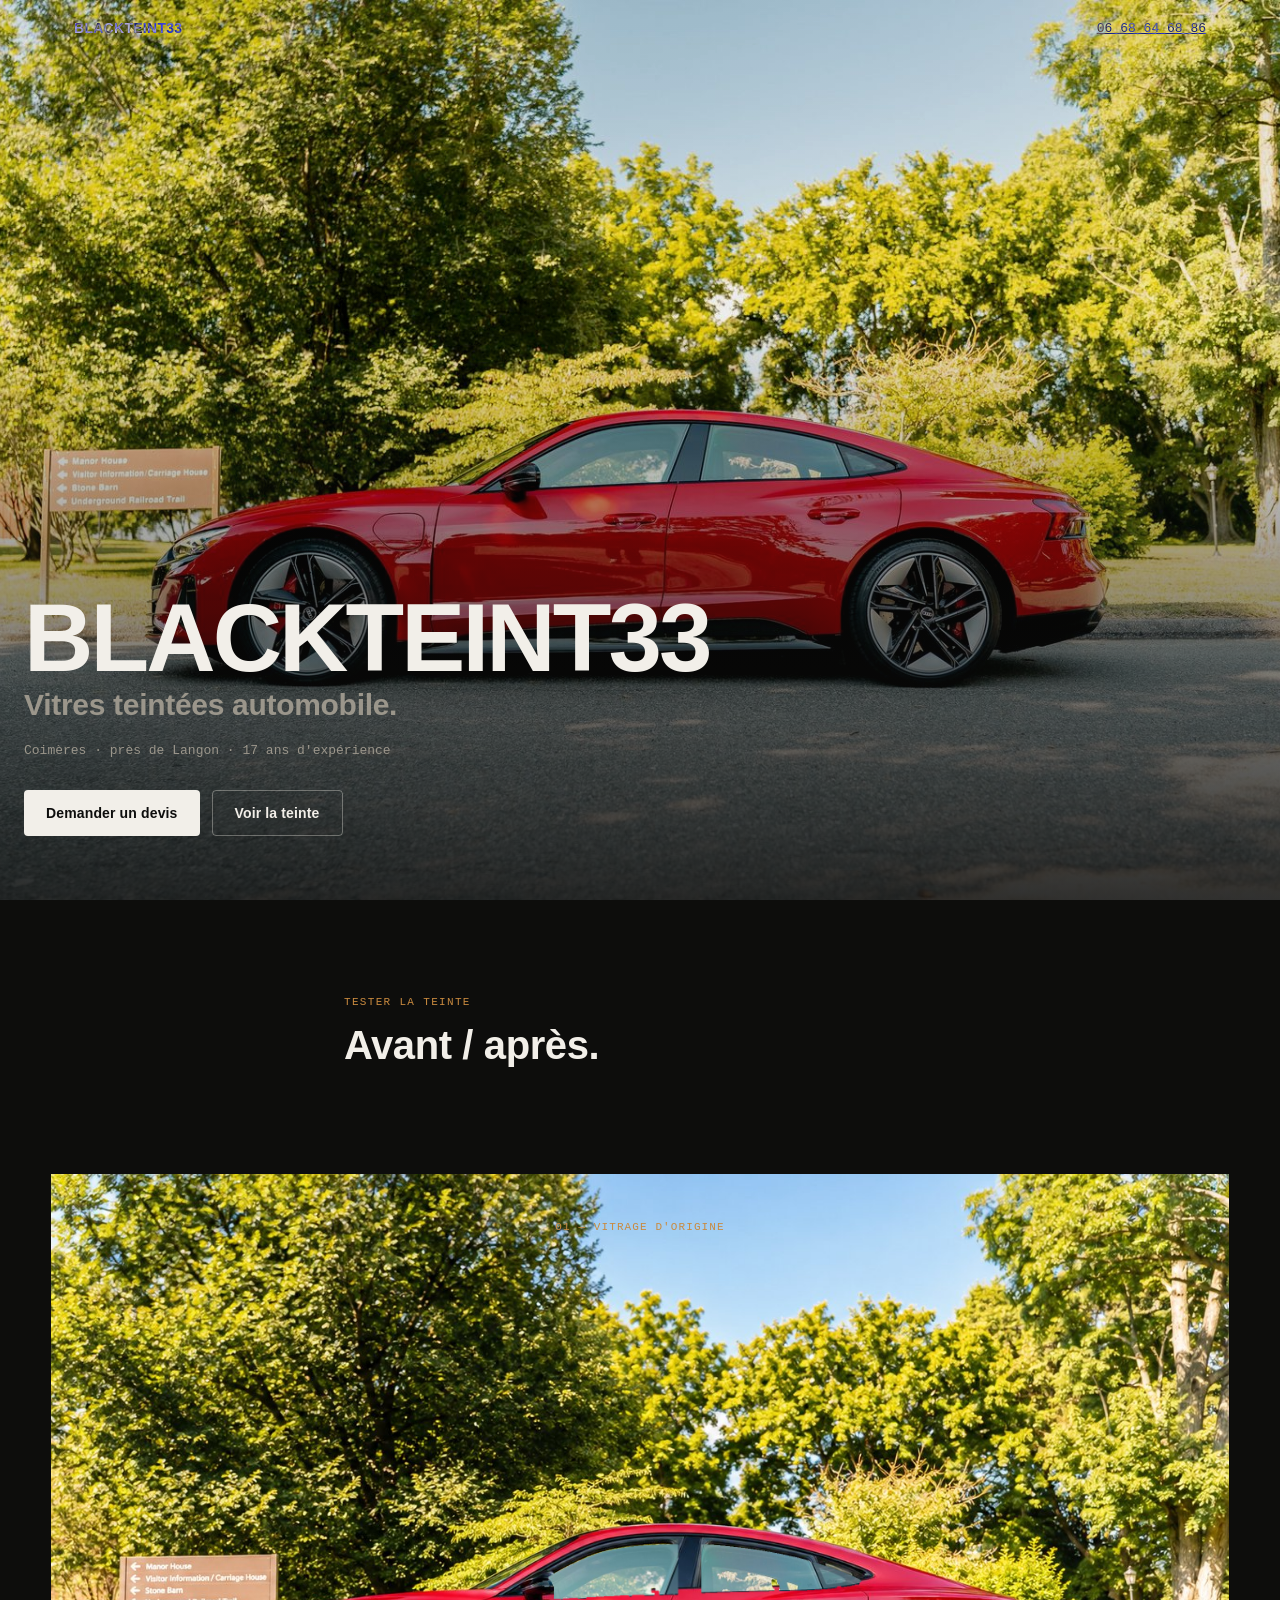
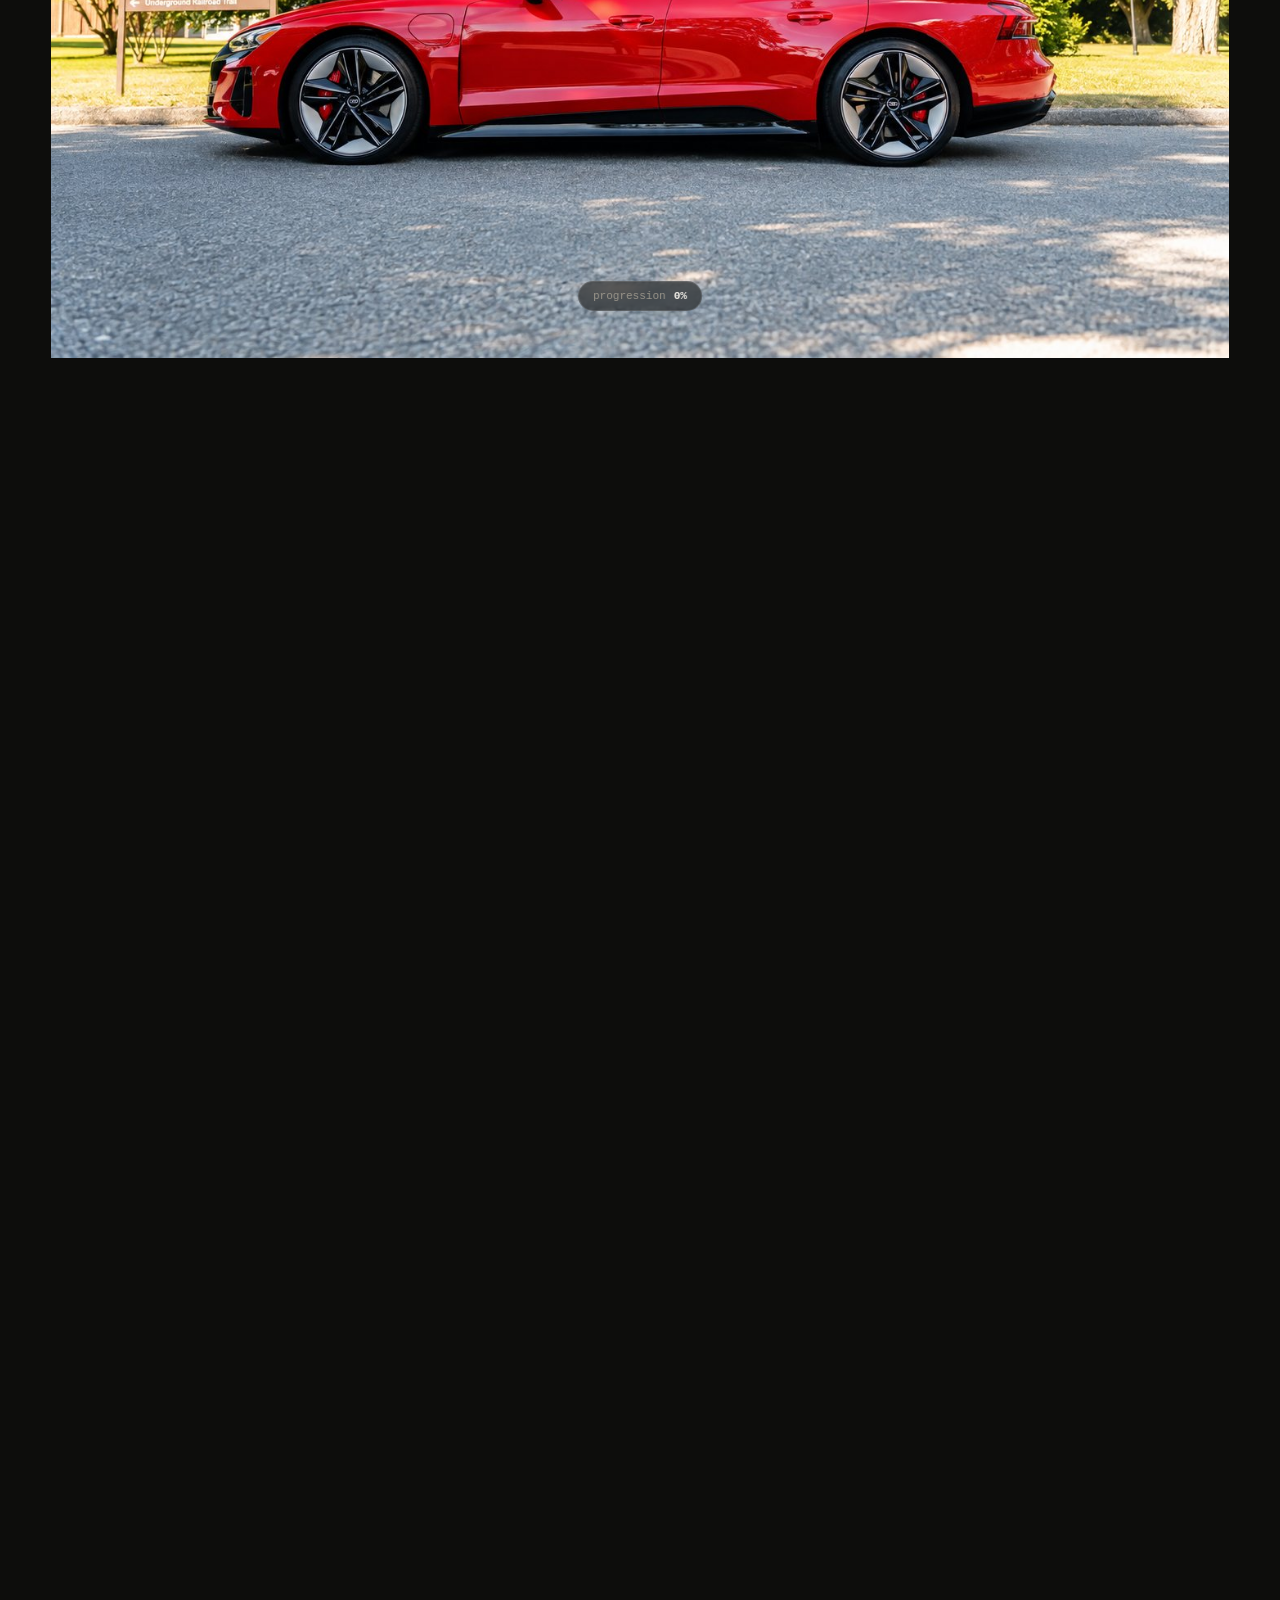
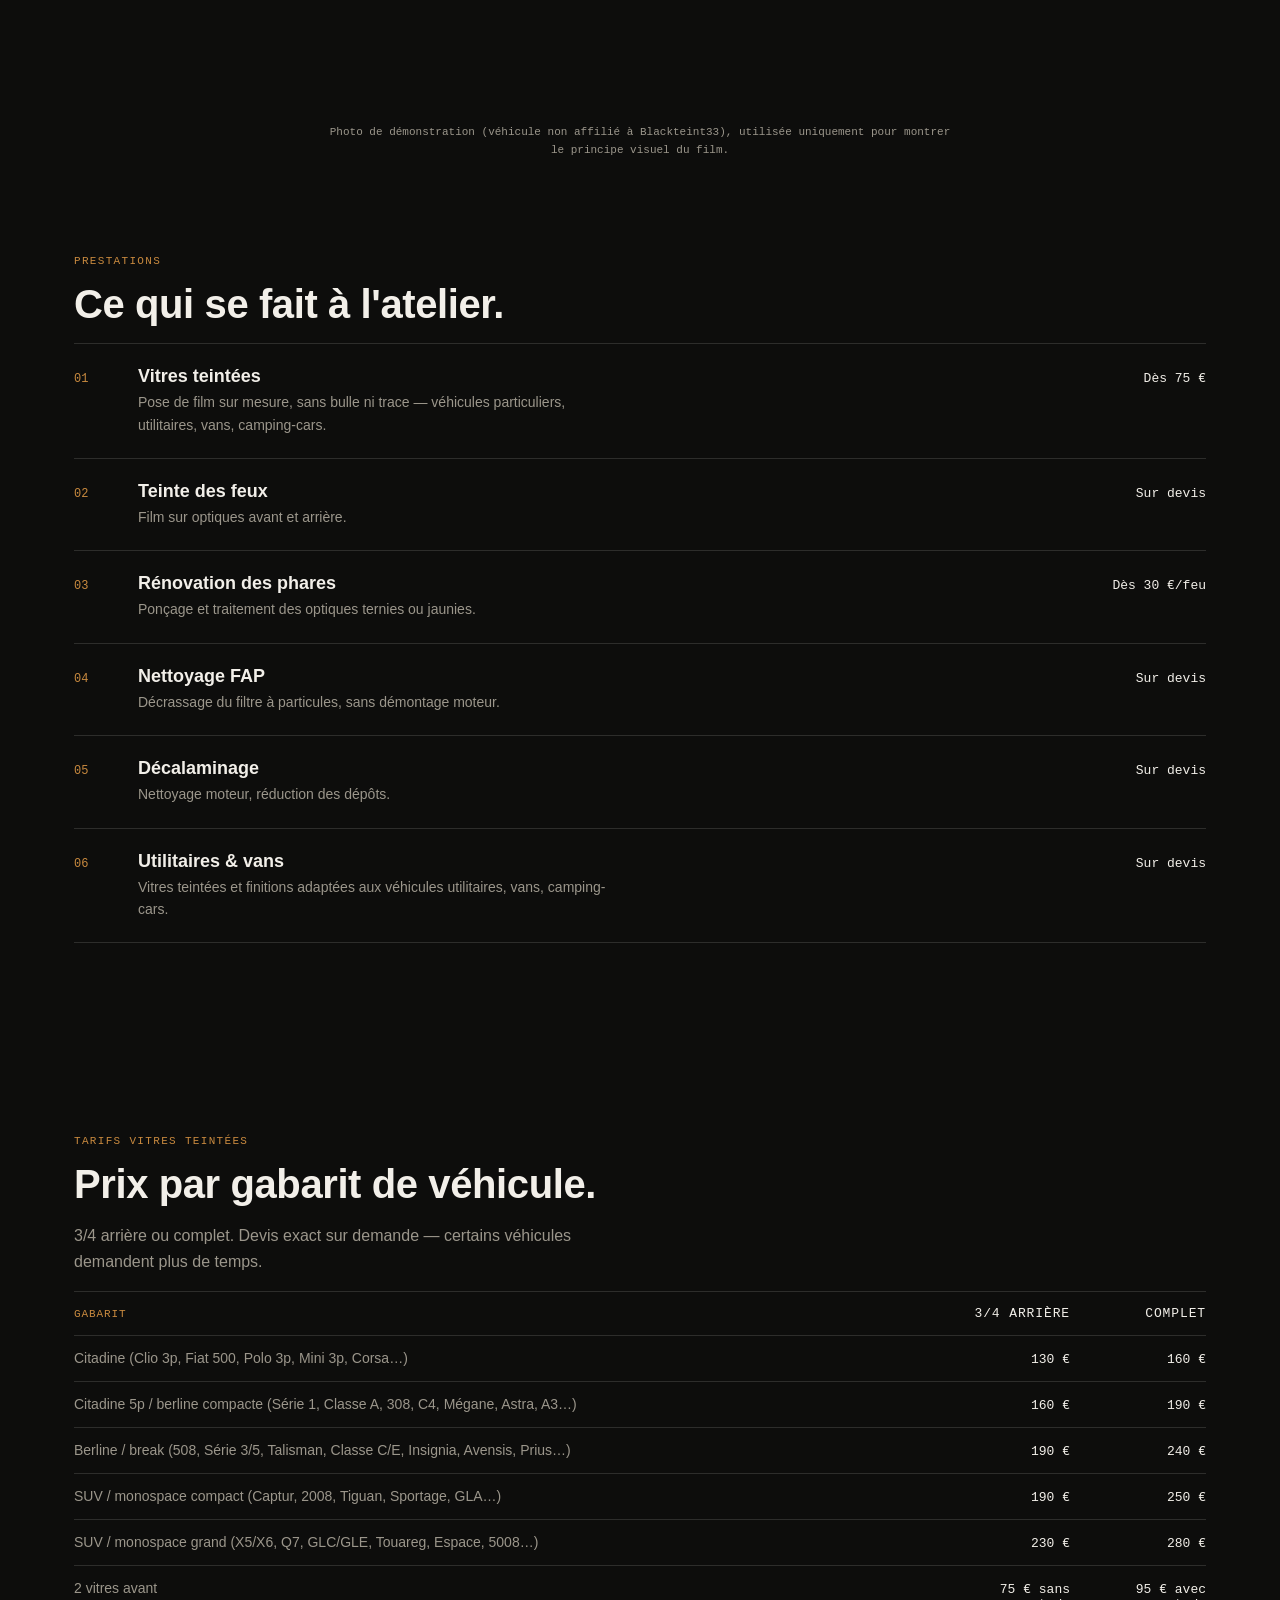
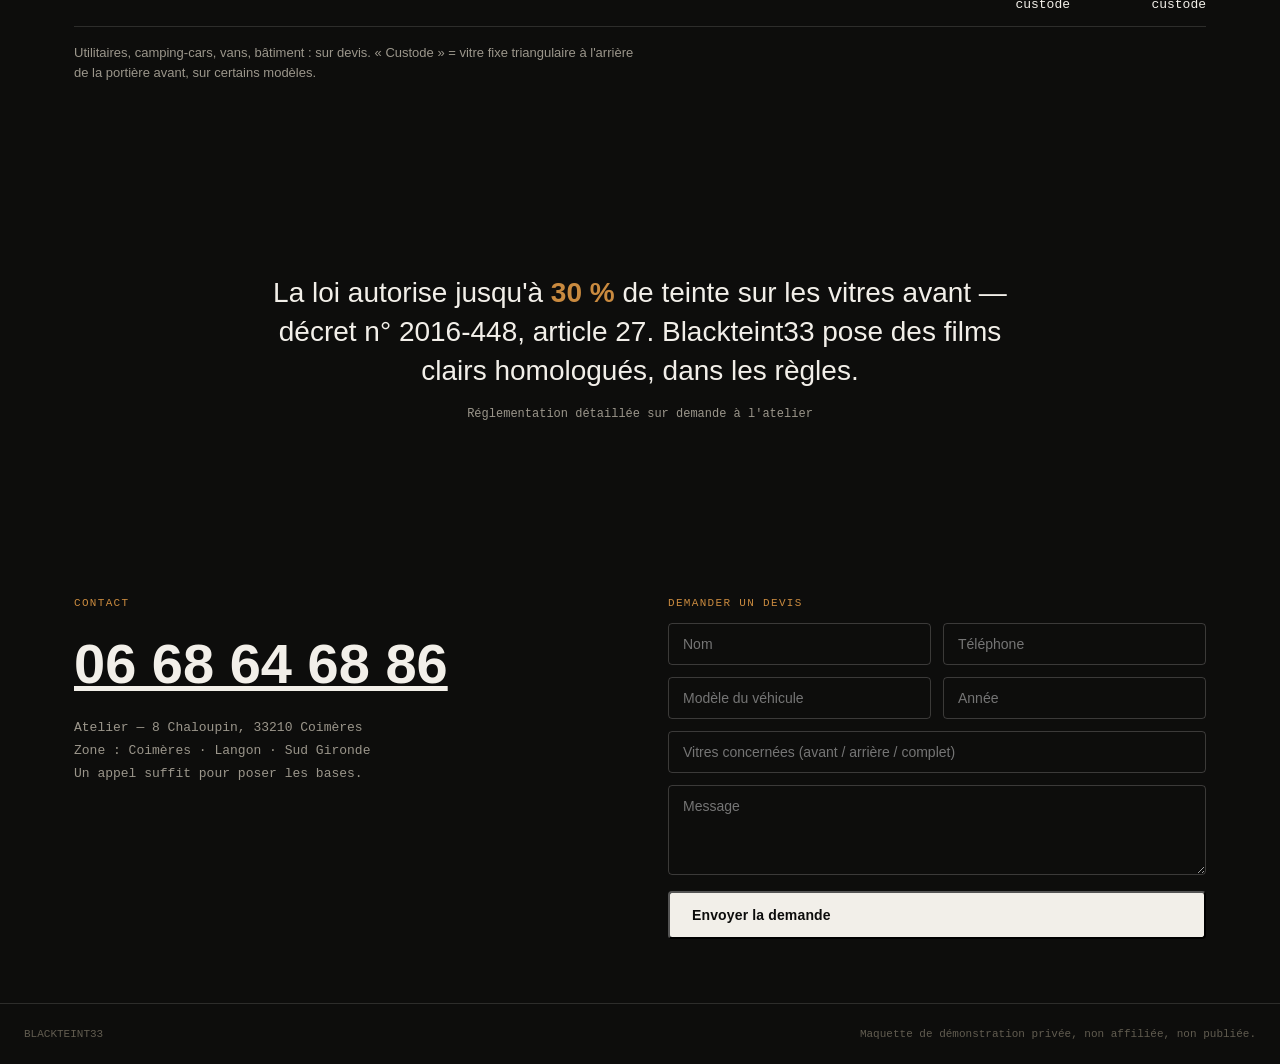
==== index.html @ 745d90dd "Blackteint33 private prospect demo — noindex, not affiliated" ====
<!doctype html>
<html lang="fr">
<head>
<meta charset="utf-8">
<meta name="viewport" content="width=device-width, initial-scale=1">
<title>Blackteint33 — Vitres teintées automobile, Coimères</title>
<meta name="robots" content="noindex,nofollow,noarchive,nosnippet">
<meta name="googlebot" content="noindex,nofollow,noarchive,nosnippet">
<style>
  :root{
    --ink:#0d0d0c;
    --paper:#f2efe9;
    --line:rgba(242,239,233,.14);
    --muted:#9b968b;
    --accent:#c98a3f;
    --mono:"SF Mono","Courier New",monospace;
    --sans:-apple-system,"Helvetica Neue",Arial,sans-serif;
  }
  *{box-sizing:border-box}
  html{scroll-behavior:smooth}
  body{margin:0;background:var(--ink);color:var(--paper);font-family:var(--sans);-webkit-font-smoothing:antialiased}
  a{color:inherit}
  img{max-width:100%;display:block}
  .wrap{max-width:1180px;margin:0 auto;padding:0 24px}
  section{padding:96px 0}
  .k{font-family:var(--mono);font-size:11px;letter-spacing:.12em;text-transform:uppercase;color:var(--accent);display:block;margin-bottom:14px}
  h2{font-size:clamp(26px,3.2vw,40px);font-weight:600;line-height:1.15;margin:0 0 16px;letter-spacing:-.01em}
  p{color:var(--muted);line-height:1.6;font-size:16px;max-width:560px}

  /* ---------- HEADER ---------- */
  header{position:fixed;top:0;left:0;right:0;z-index:50;padding:20px 0;mix-blend-mode:difference}
  .nav-row{display:flex;justify-content:space-between;align-items:center;max-width:1180px;margin:0 auto;padding:0 24px}
  .logo{font-weight:700;font-size:14px;letter-spacing:.02em}
  .nav-phone{font-family:var(--mono);font-size:13px}

  /* ---------- HERO ---------- */
  .hero{position:relative;min-height:100vh;display:flex;align-items:flex-end;overflow:hidden;padding:0}
  .hero-img{position:absolute;inset:0;width:100%;height:100%;object-fit:cover;filter:saturate(.94) contrast(1.04)}
  .hero::after{content:"";position:absolute;inset:0;background:linear-gradient(180deg, rgba(13,13,12,.1) 0%, rgba(13,13,12,.05) 35%, rgba(13,13,12,.85) 100%)}
  .hero-content{position:relative;z-index:2;width:100%;padding:0 24px 64px;display:flex;justify-content:space-between;align-items:flex-end;gap:32px;flex-wrap:wrap}
  .hero-brand{
    font-size:clamp(44px,7.5vw,96px);font-weight:800;line-height:.92;letter-spacing:-.03em;
    margin:0 0 6px;
  }
  .hero-tagline{font-size:clamp(20px,2.6vw,30px);font-weight:600;color:var(--muted);margin:0 0 18px;letter-spacing:-.01em}
  .hero-sub{font-family:var(--mono);font-size:13px;color:var(--muted);line-height:1.7;margin-bottom:28px}
  .hero-sub b{color:var(--paper)}
  .cta-row{display:flex;gap:12px;flex-wrap:wrap}
  .btn{
    display:inline-flex;align-items:center;gap:8px;padding:14px 22px;border-radius:4px;
    font-size:14px;font-weight:600;letter-spacing:.01em;text-decoration:none;
  }
  .btn-primary{background:var(--paper);color:var(--ink)}
  .btn-secondary{border:1px solid rgba(242,239,233,.35);color:var(--paper)}

  /* ---------- WINDOW DROP EXPERIENCE ---------- */
  .drop-intro{padding-bottom:32px}
  .drop-intro .wrap{max-width:640px}

  .pin-wrap{position:relative;height:420vh}
  .pin{position:sticky;top:0;height:100vh;overflow:hidden;display:flex;align-items:center;justify-content:center;background:var(--ink)}
  .stage{position:relative;width:min(92vw,1400px);aspect-ratio:2738/1825;flex-shrink:0}
  .stage img.base{position:absolute;inset:0;width:100%;height:100%;object-fit:cover;display:block}

  .slot{position:absolute;overflow:hidden}
  .slot img{position:absolute;top:0;left:0;width:100%;height:auto;display:block;will-change:transform}

  .drop-progress{
    position:absolute;left:50%;bottom:6%;transform:translateX(-50%);
    display:flex;gap:8px;background:rgba(13,13,12,.55);backdrop-filter:blur(6px);
    padding:8px 14px;border-radius:100px;font-family:var(--mono);font-size:11px;color:var(--muted);
    border:1px solid rgba(255,255,255,.12);
  }
  .drop-progress b{color:var(--paper)}
  .drop-step{
    position:absolute;top:6%;left:50%;transform:translateX(-50%);
    font-family:var(--mono);font-size:11px;letter-spacing:.1em;text-transform:uppercase;color:var(--accent);
    text-align:center;white-space:nowrap;
  }
  .drop-note{max-width:640px;margin:28px auto 0;text-align:center;font-family:var(--mono);font-size:11px;color:var(--muted)}

  /* fallback statique pour prefers-reduced-motion */
  .drop-static{display:none}
  .drop-static .scene{position:relative;width:100%;aspect-ratio:2738/1825;border-radius:8px;overflow:hidden}
  .drop-static .scene img{position:absolute;inset:0;width:100%;height:100%;object-fit:cover}
  .drop-static .toggle-row{display:flex;gap:10px;margin-top:20px;justify-content:center}
  .drop-static .toggle-btn{
    font-family:var(--mono);font-size:12px;padding:9px 16px;border-radius:100px;
    border:1px solid rgba(242,239,233,.2);background:transparent;color:var(--paper);cursor:pointer;
  }
  .drop-static .toggle-btn.active{background:var(--paper);color:var(--ink);border-color:var(--paper)}

  @media (prefers-reduced-motion: reduce){
    .pin-wrap{display:none}
    .drop-static{display:block}
  }

  @media (max-width:760px){
    .stage{ width:230vw; }
  }

  /* ---------- PRESTATIONS ---------- */
  .presta-list{border-top:1px solid var(--line)}
  .presta-row{display:grid;grid-template-columns:40px 1fr 160px;gap:24px;padding:22px 0;border-bottom:1px solid var(--line);align-items:baseline}
  .presta-row .n{font-family:var(--mono);font-size:12px;color:var(--accent)}
  .presta-row h3{font-size:18px;font-weight:600;margin:0 0 4px}
  .presta-row p{font-size:14px;margin:0;max-width:480px}
  .presta-row .price{font-family:var(--mono);font-size:13px;color:var(--paper);text-align:right}

  /* ---------- TARIFS ---------- */
  .tarif-table{font-size:14px;margin-top:8px}
  .tarif-table .tr{display:grid;grid-template-columns:1fr 120px 120px;gap:16px;padding:14px 0;border-top:1px solid var(--line);align-items:baseline;color:var(--muted)}
  .tarif-table .tr:last-child{border-bottom:1px solid var(--line)}
  .tarif-table .tr.th{color:var(--accent);text-transform:uppercase;letter-spacing:.08em;font-size:11px;font-family:var(--mono)}
  .tarif-table .tr span:nth-child(2),.tarif-table .tr span:nth-child(3){color:var(--paper);text-align:right;font-family:var(--mono);font-size:13px}
  .tarif-note{margin-top:16px;font-size:13px}

  /* ---------- REGLEMENTATION ---------- */
  .statement{padding:80px 0;text-align:center}
  .statement p{font-size:clamp(20px,2.6vw,28px);color:var(--paper);max-width:760px;margin:0 auto;line-height:1.4}
  .statement .src{display:block;margin-top:16px;font-family:var(--mono);font-size:12px;color:var(--muted)}

  /* ---------- CONTACT ---------- */
  .contact{padding:96px 0 64px}
  .contact-grid{display:grid;grid-template-columns:1fr 1fr;gap:56px}
  .contact-phone{font-size:clamp(32px,5vw,56px);font-weight:700;display:inline-block;margin:8px 0 20px}
  .contact-addr{font-family:var(--mono);font-size:13px;color:var(--muted);line-height:1.8}
  form{display:flex;flex-direction:column;gap:12px}
  form input,form select,form textarea{
    background:transparent;border:1px solid rgba(242,239,233,.2);border-radius:4px;
    color:var(--paper);padding:12px 14px;font-size:14px;font-family:var(--sans);
  }
  form textarea{min-height:90px;resize:vertical}
  form .row2{display:grid;grid-template-columns:1fr 1fr;gap:12px}
  form input,form select,form textarea{min-width:0;width:100%}
  form button{margin-top:4px}

  footer{padding:24px;border-top:1px solid var(--line);display:flex;justify-content:space-between;flex-wrap:wrap;gap:8px;font-family:var(--mono);font-size:11px;color:#615c50}

  @media (max-width:760px){
    section{padding:64px 0}
    .contact-grid{grid-template-columns:1fr;gap:32px}
    .presta-row{grid-template-columns:24px 1fr;grid-template-areas:"n h" ". p" ". pr"}
    .presta-row .n{grid-area:n}
    .presta-row h3{grid-area:h}
    .presta-row p{grid-area:p}
    .presta-row .price{grid-area:pr;text-align:left;margin-top:4px}
    .tarif-table .tr{grid-template-columns:1fr;gap:2px}
    .tarif-table .tr.th{display:none}
    .tarif-table .tr span:nth-child(2)::before{content:"3/4 arrière : ";color:var(--muted)}
    .tarif-table .tr span:nth-child(3)::before{content:"Complet : ";color:var(--muted)}
    .tarif-table .tr span:nth-child(2),.tarif-table .tr span:nth-child(3){text-align:left}
  }
</style>
</head>
<body>

<header>
  <div class="nav-row">
    <div class="logo">BLACKTEINT33</div>
    <a href="tel:+33668646886" class="nav-phone">06 68 64 68 86</a>
  </div>
</header>

<!-- ================= HERO ================= -->
<section class="hero">
  <img class="hero-img"
    src="img/drop/hero-audi-1440.jpg"
    srcset="img/drop/hero-audi-480.jpg 480w, img/drop/hero-audi-768.jpg 768w, img/drop/hero-audi-1024.jpg 1024w, img/drop/hero-audi-1440.jpg 1440w, img/drop/hero-audi-1920.jpg 1920w"
    sizes="100vw"
    width="2738" height="1825"
    alt="Véhicule vitres teintées, atelier Blackteint33"
    fetchpriority="high">
  <div class="hero-content">
    <div>
      <div class="hero-brand">BLACKTEINT33</div>
      <div class="hero-tagline">Vitres teintées automobile.</div>
      <div class="hero-sub">Coimères · près de Langon · 17 ans d'expérience</div>
      <div class="cta-row">
        <a href="#contact" class="btn btn-primary">Demander un devis</a>
        <a href="#teinte" class="btn btn-secondary">Voir la teinte</a>
      </div>
    </div>
  </div>
</section>

<!-- ================= WINDOW DROP EXPERIENCE ================= -->
<section class="drop-intro" id="teinte">
  <div class="wrap">
    <span class="k">Tester la teinte</span>
    <h2>Avant / après.</h2>
  </div>
</section>

<div class="pin-wrap" id="pinWrap">
  <div class="pin">
    <div class="stage" id="stage">
      <img class="base" id="baseImg"
        src="img/drop/base_car-1440.jpg"
        srcset="img/drop/base_car-480.jpg 480w, img/drop/base_car-768.jpg 768w, img/drop/base_car-1024.jpg 1024w, img/drop/base_car-1440.jpg 1440w, img/drop/base_car-1920.jpg 1920w"
        sizes="100vw"
        width="2738" height="1825" alt="Véhicule de démonstration, carrosserie" loading="lazy">

      <div class="slot" id="slotFront">
        <img id="glassFront" src="img/drop/glass-front-clear.png" alt="Vitre avant">
      </div>
      <div class="slot" id="slotRear">
        <img id="glassRear" src="img/drop/glass-rear-clear.png" alt="Vitre arrière">
      </div>

      <span class="drop-step" id="stepLabel">01 — Vitrage d'origine</span>
      <div class="drop-progress">progression <b id="progressVal">0%</b></div>
    </div>
  </div>
</div>

<p class="drop-note">Photo de démonstration (véhicule non affilié à Blackteint33), utilisée uniquement pour montrer le principe visuel du film.</p>

<!-- fallback prefers-reduced-motion : pas d'animation, resultat statique + bascule manuelle -->
<div class="drop-static">
  <div class="wrap">
    <div class="scene" id="staticScene">
      <img id="staticImg" alt="Véhicule de démonstration, vitrage teinté" loading="lazy">
    </div>
    <div class="toggle-row">
      <button class="toggle-btn" data-state="clear">Vitrage clair</button>
      <button class="toggle-btn active" data-state="tinted">Vitrage teinté</button>
    </div>
  </div>
</div>

<!-- ================= PRESTATIONS ================= -->
<section id="prestations">
  <div class="wrap">
    <span class="k">Prestations</span>
    <h2>Ce qui se fait à l'atelier.</h2>
    <div class="presta-list">
      <div class="presta-row">
        <span class="n">01</span>
        <div><h3>Vitres teintées</h3><p>Pose de film sur mesure, sans bulle ni trace — véhicules particuliers, utilitaires, vans, camping-cars.</p></div>
        <span class="price">Dès 75 €</span>
      </div>
      <div class="presta-row">
        <span class="n">02</span>
        <div><h3>Teinte des feux</h3><p>Film sur optiques avant et arrière.</p></div>
        <span class="price">Sur devis</span>
      </div>
      <div class="presta-row">
        <span class="n">03</span>
        <div><h3>Rénovation des phares</h3><p>Ponçage et traitement des optiques ternies ou jaunies.</p></div>
        <span class="price">Dès 30 €/feu</span>
      </div>
      <div class="presta-row">
        <span class="n">04</span>
        <div><h3>Nettoyage FAP</h3><p>Décrassage du filtre à particules, sans démontage moteur.</p></div>
        <span class="price">Sur devis</span>
      </div>
      <div class="presta-row">
        <span class="n">05</span>
        <div><h3>Décalaminage</h3><p>Nettoyage moteur, réduction des dépôts.</p></div>
        <span class="price">Sur devis</span>
      </div>
      <div class="presta-row">
        <span class="n">06</span>
        <div><h3>Utilitaires &amp; vans</h3><p>Vitres teintées et finitions adaptées aux véhicules utilitaires, vans, camping-cars.</p></div>
        <span class="price">Sur devis</span>
      </div>
    </div>
  </div>
</section>

<!-- ================= TARIFS ================= -->
<section id="tarifs">
  <div class="wrap">
    <span class="k">Tarifs vitres teintées</span>
    <h2>Prix par gabarit de véhicule.</h2>
    <p>3/4 arrière ou complet. Devis exact sur demande — certains véhicules demandent plus de temps.</p>
    <div class="tarif-table">
      <div class="tr th"><span>Gabarit</span><span>3/4 arrière</span><span>Complet</span></div>
      <div class="tr"><span>Citadine (Clio 3p, Fiat 500, Polo 3p, Mini 3p, Corsa…)</span><span>130 €</span><span>160 €</span></div>
      <div class="tr"><span>Citadine 5p / berline compacte (Série 1, Classe A, 308, C4, Mégane, Astra, A3…)</span><span>160 €</span><span>190 €</span></div>
      <div class="tr"><span>Berline / break (508, Série 3/5, Talisman, Classe C/E, Insignia, Avensis, Prius…)</span><span>190 €</span><span>240 €</span></div>
      <div class="tr"><span>SUV / monospace compact (Captur, 2008, Tiguan, Sportage, GLA…)</span><span>190 €</span><span>250 €</span></div>
      <div class="tr"><span>SUV / monospace grand (X5/X6, Q7, GLC/GLE, Touareg, Espace, 5008…)</span><span>230 €</span><span>280 €</span></div>
      <div class="tr"><span>2 vitres avant</span><span>75 € sans custode</span><span>95 € avec custode</span></div>
    </div>
    <p class="tarif-note">Utilitaires, camping-cars, vans, bâtiment : sur devis. « Custode » = vitre fixe triangulaire à l'arrière de la portière avant, sur certains modèles.</p>
  </div>
</section>

<!-- ================= REGLEMENTATION ================= -->
<section class="statement" id="reglementation">
  <p>La loi autorise jusqu'à <b style="color:var(--accent)">30 %</b> de teinte sur les vitres avant — décret n° 2016-448, article 27. Blackteint33 pose des films clairs homologués, dans les règles.</p>
  <span class="src">Réglementation détaillée sur demande à l'atelier</span>
</section>

<!-- ================= CONTACT ================= -->
<section class="contact" id="contact">
  <div class="wrap">
    <div class="contact-grid">
      <div>
        <span class="k">Contact</span>
        <a href="tel:+33668646886" class="contact-phone">06 68 64 68 86</a>
        <div class="contact-addr">
          Atelier — 8 Chaloupin, 33210 Coimères<br>
          Zone : Coimères · Langon · Sud Gironde<br>
          Un appel suffit pour poser les bases.
        </div>
      </div>
      <form onsubmit="event.preventDefault(); alert('Maquette de démonstration — formulaire non connecté.');">
        <span class="k" style="margin-bottom:2px">Demander un devis</span>
        <div class="row2">
          <input type="text" placeholder="Nom" required>
          <input type="tel" placeholder="Téléphone" required>
        </div>
        <div class="row2">
          <input type="text" placeholder="Modèle du véhicule" required>
          <input type="text" placeholder="Année">
        </div>
        <input type="text" placeholder="Vitres concernées (avant / arrière / complet)">
        <textarea placeholder="Message"></textarea>
        <button type="submit" class="btn btn-primary">Envoyer la demande</button>
      </form>
    </div>
  </div>
</section>

<footer>
  <span>BLACKTEINT33</span>
  <span>Maquette de démonstration privée, non affiliée, non publiée.</span>
</footer>

<script>
(function(){
  const reduceMotion = window.matchMedia('(prefers-reduced-motion: reduce)').matches;

  // ---- fallback statique (reduced motion) : pas de scroll pilote, juste un bouton.
  // L'image n'est chargee que si prefers-reduced-motion est vraiment actif, pour ne
  // jamais faire payer ce poids aux visiteurs qui voient le moteur scroll normal.
  if (reduceMotion) {
    const staticImg = document.getElementById('staticImg');
    staticImg.src = 'img/drop/base_car-1024.jpg';
    document.querySelectorAll('.drop-static .toggle-btn').forEach(btn=>{
      btn.addEventListener('click', ()=>{
        document.querySelectorAll('.drop-static .toggle-btn').forEach(b=>b.classList.remove('active'));
        btn.classList.add('active');
        staticImg.src = btn.dataset.state === 'tinted'
          ? 'img/drop/base_car-1024.jpg'
          : 'img/drop/hero-audi-1024.jpg';
      });
    });
    return; // pas besoin d'initialiser le moteur scroll
  }

  // ---- window drop engine ----
  const pinWrap = document.getElementById('pinWrap');
  const stage = document.getElementById('stage');
  const slotFront = document.getElementById('slotFront');
  const slotRear = document.getElementById('slotRear');
  const glassFront = document.getElementById('glassFront');
  const glassRear = document.getElementById('glassRear');
  const stepLabel = document.getElementById('stepLabel');
  const progressVal = document.getElementById('progressVal');

  const FRONT = { left:40.47, top:46.63, width:13.04, height:8.11 };
  const REAR  = { left:54.86, top:46.74, width:14.24, height:7.23 };

  function layout(){
    const h = stage.clientHeight;
    [ [slotFront, FRONT], [slotRear, REAR] ].forEach(([el, box])=>{
      const winH = h * box.height/100;
      el.style.left = box.left + '%';
      el.style.top = box.top + '%';
      el.style.width = box.width + '%';
      el.style.height = box.height + '%';
      el.dataset.travel = (winH * 1.35).toFixed(1);
    });
  }

  const FRONT_DOWN = [0.15, 0.35];
  const REAR_DOWN  = [0.25, 0.45];
  const REAR_UP    = [0.55, 0.75];
  const FRONT_UP   = [0.65, 0.85];

  function localT(t, [a,b]){ return Math.max(0, Math.min(1, (t-a)/(b-a))); }
  function easeInOut(x){ return x<0.5 ? 2*x*x : 1-Math.pow(-2*x+2,2)/2; }

  let frontTinted = false, rearTinted = false;

  function update(t){
    let fPos;
    if (t < FRONT_DOWN[0]) fPos = 0;
    else if (t < FRONT_DOWN[1]) fPos = easeInOut(localT(t, FRONT_DOWN));
    else if (t < FRONT_UP[0]) fPos = 1;
    else if (t < FRONT_UP[1]) fPos = 1 - easeInOut(localT(t, FRONT_UP));
    else fPos = 0;

    let rPos;
    if (t < REAR_DOWN[0]) rPos = 0;
    else if (t < REAR_DOWN[1]) rPos = easeInOut(localT(t, REAR_DOWN));
    else if (t < REAR_UP[0]) rPos = 1;
    else if (t < REAR_UP[1]) rPos = 1 - easeInOut(localT(t, REAR_UP));
    else rPos = 0;

    // le swap clair/teinte a lieu uniquement pendant que la vitre est cachee (invisible a l'oeil),
    // et se defait aussi a la remontee si on revient en arriere (reversibilite complete)
    if (!frontTinted && t >= FRONT_DOWN[1]) { glassFront.src = 'img/drop/glass-front-tinted.png'; frontTinted = true; }
    if (!rearTinted && t >= REAR_DOWN[1]) { glassRear.src = 'img/drop/glass-rear-tinted.png'; rearTinted = true; }
    if (frontTinted && t < FRONT_DOWN[1]) { glassFront.src = 'img/drop/glass-front-clear.png'; frontTinted = false; }
    if (rearTinted && t < REAR_DOWN[1]) { glassRear.src = 'img/drop/glass-rear-clear.png'; rearTinted = false; }

    const fTravel = parseFloat(slotFront.dataset.travel || 0);
    const rTravel = parseFloat(slotRear.dataset.travel || 0);
    glassFront.style.transform = `translateY(${fPos * fTravel}px)`;
    glassRear.style.transform = `translateY(${rPos * rTravel}px)`;

    let label = '01 — Vitrage d\'origine';
    if (t >= 0.15 && t < 0.25) label = '02 — Descente avant';
    else if (t >= 0.25 && t < 0.45) label = '03 — Descente arrière';
    else if (t >= 0.45 && t < 0.55) label = '04 — Pose du film';
    else if (t >= 0.55 && t < 0.85) label = '05 — Remontée teintée';
    else if (t >= 0.85) label = '06 — Résultat';
    stepLabel.textContent = label;
    progressVal.textContent = Math.round(t*100) + '%';
  }

  function onScroll(){
    const rect = pinWrap.getBoundingClientRect();
    const total = pinWrap.offsetHeight - window.innerHeight;
    const scrolled = -rect.top;
    const t = Math.max(0, Math.min(1, scrolled/total));
    update(t);
  }

  window.addEventListener('resize', ()=>{ layout(); onScroll(); });
  window.addEventListener('scroll', onScroll, {passive:true});
  layout();
  onScroll();

  window.__forceT = function(t){
    const total = pinWrap.offsetHeight - window.innerHeight;
    window.scrollTo({top: pinWrap.offsetTop + t*total, behavior:'instant'});
    layout();
    update(t);
  };
})();
</script>
</body>
</html>
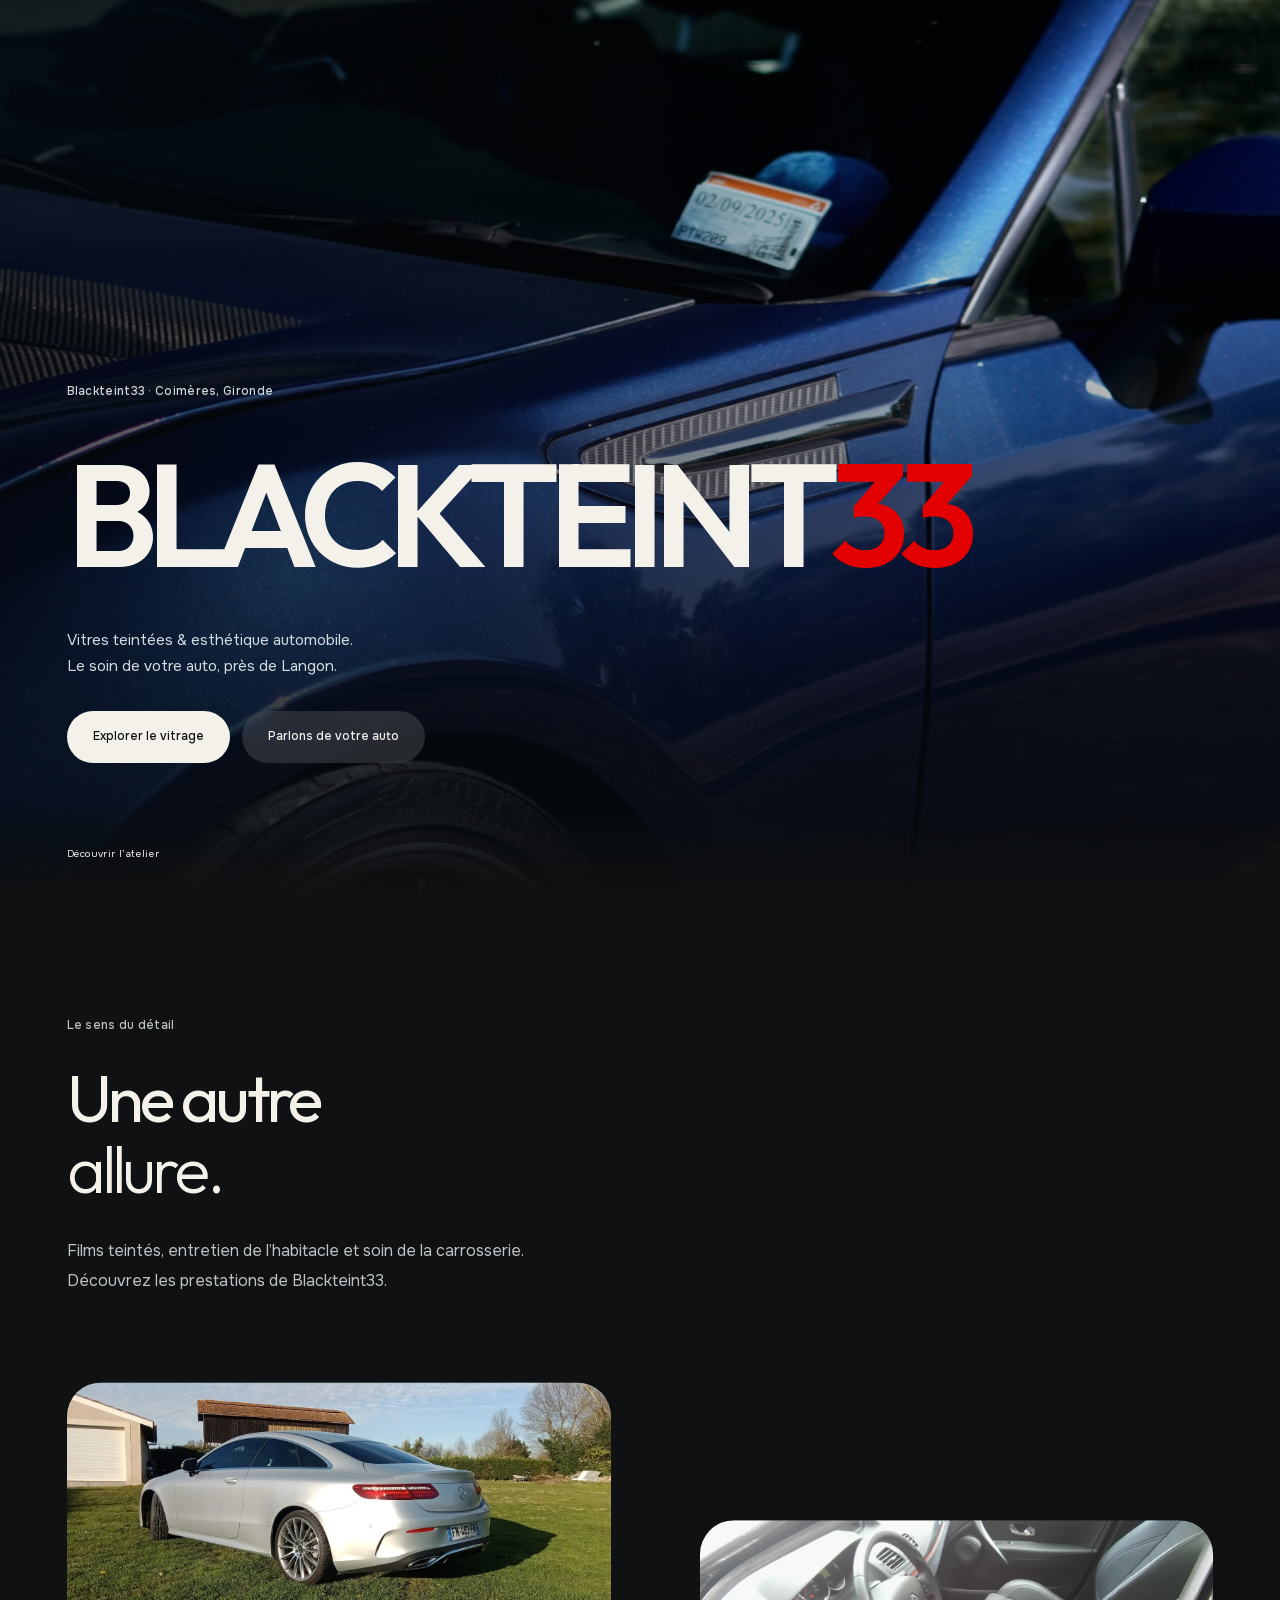
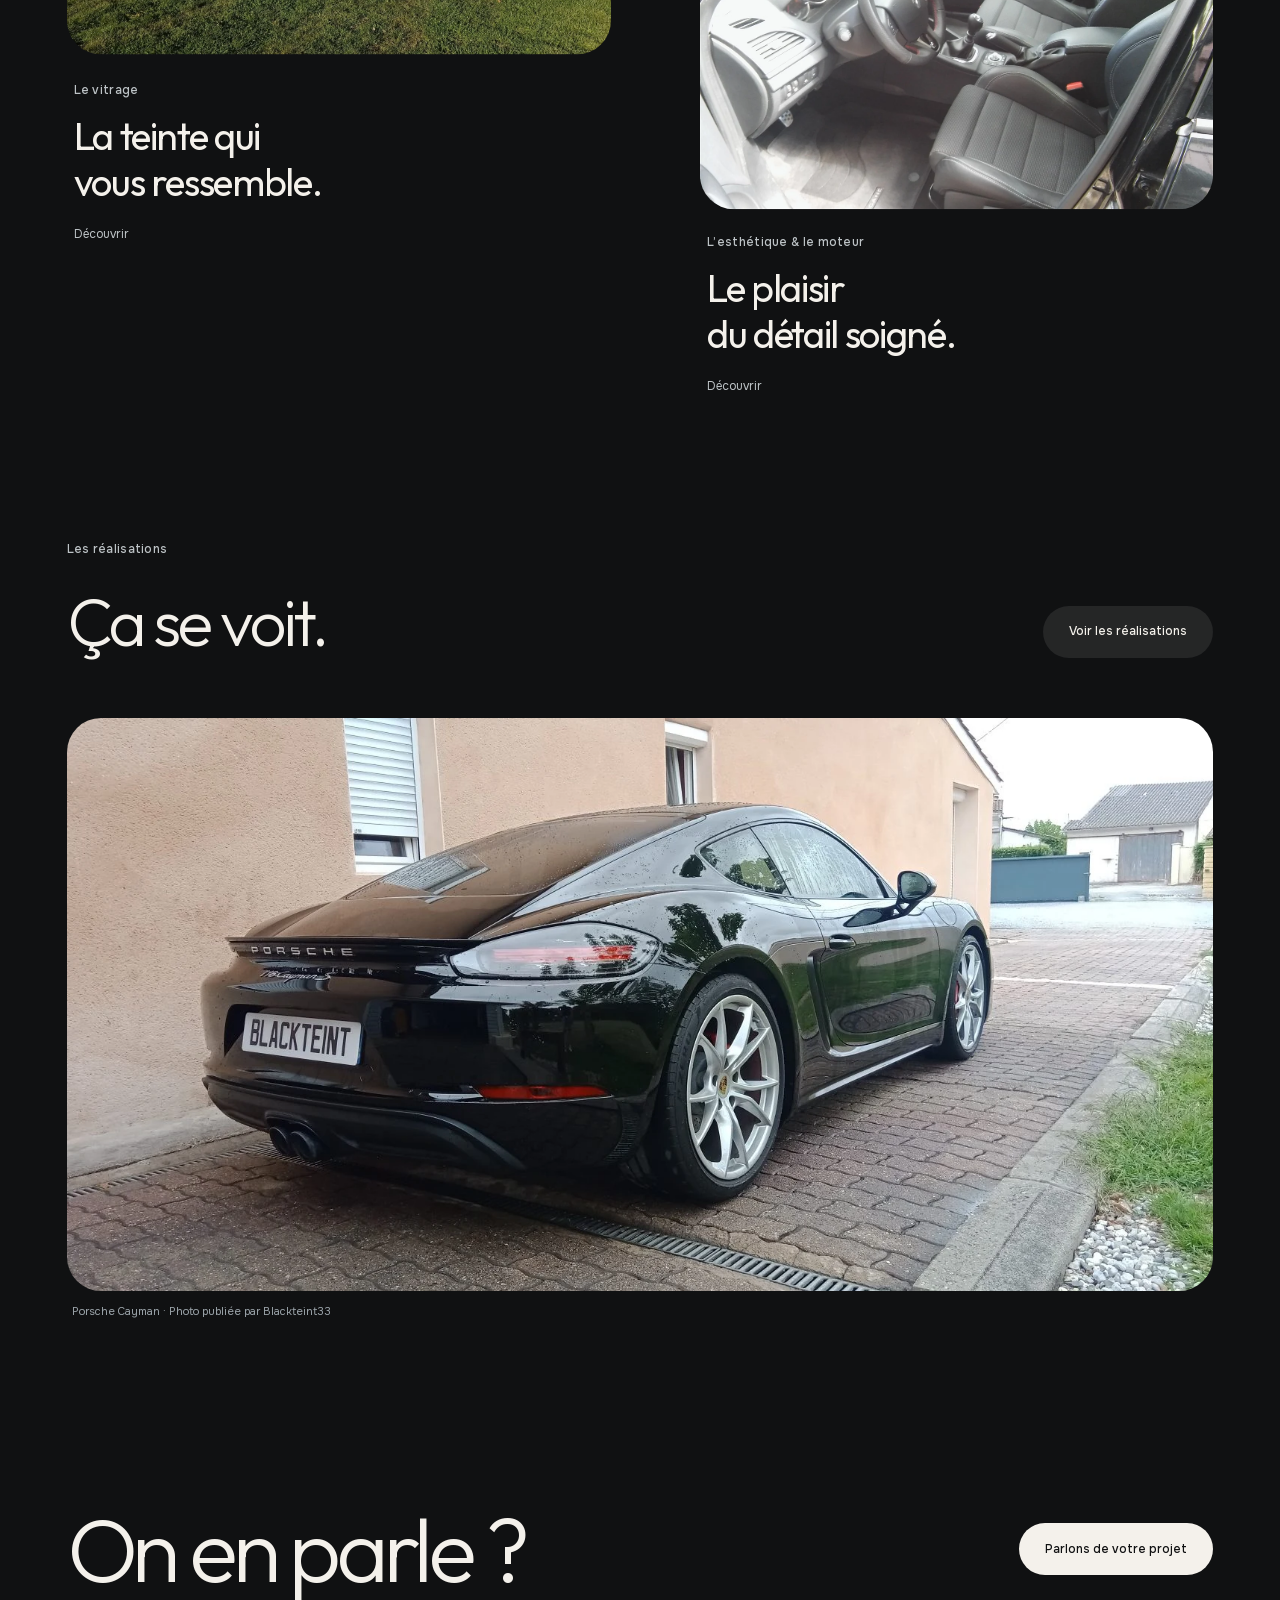
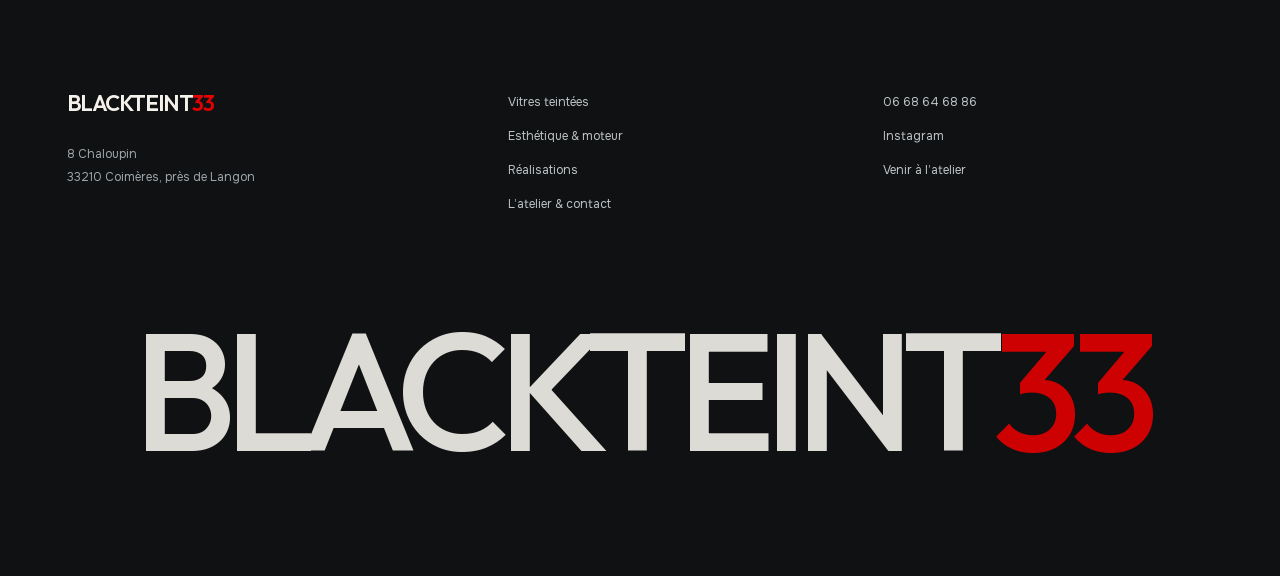
==== commit ce8c1849: "Refonte multipage Blackteint33 (Outfit/Onest, 5 pages, photos officielles) Remplace l'ancienne maque" ====
--- a/index.html
+++ b/index.html
@@ -1,449 +1,9 @@
 <!doctype html>
-<html lang="fr">
-<head>
-<meta charset="utf-8">
-<meta name="viewport" content="width=device-width, initial-scale=1">
-<title>Blackteint33 — Vitres teintées automobile, Coimères</title>
-<meta name="robots" content="noindex,nofollow,noarchive,nosnippet">
-<meta name="googlebot" content="noindex,nofollow,noarchive,nosnippet">
-<style>
-  :root{
-    --ink:#0d0d0c;
-    --paper:#f2efe9;
-    --line:rgba(242,239,233,.14);
-    --muted:#9b968b;
-    --accent:#c98a3f;
-    --mono:"SF Mono","Courier New",monospace;
-    --sans:-apple-system,"Helvetica Neue",Arial,sans-serif;
-  }
-  *{box-sizing:border-box}
-  html{scroll-behavior:smooth}
-  body{margin:0;background:var(--ink);color:var(--paper);font-family:var(--sans);-webkit-font-smoothing:antialiased}
-  a{color:inherit}
-  img{max-width:100%;display:block}
-  .wrap{max-width:1180px;margin:0 auto;padding:0 24px}
-  section{padding:96px 0}
-  .k{font-family:var(--mono);font-size:11px;letter-spacing:.12em;text-transform:uppercase;color:var(--accent);display:block;margin-bottom:14px}
-  h2{font-size:clamp(26px,3.2vw,40px);font-weight:600;line-height:1.15;margin:0 0 16px;letter-spacing:-.01em}
-  p{color:var(--muted);line-height:1.6;font-size:16px;max-width:560px}
-
-  /* ---------- HEADER ---------- */
-  header{position:fixed;top:0;left:0;right:0;z-index:50;padding:20px 0;mix-blend-mode:difference}
-  .nav-row{display:flex;justify-content:space-between;align-items:center;max-width:1180px;margin:0 auto;padding:0 24px}
-  .logo{font-weight:700;font-size:14px;letter-spacing:.02em}
-  .nav-phone{font-family:var(--mono);font-size:13px}
-
-  /* ---------- HERO ---------- */
-  .hero{position:relative;min-height:100vh;display:flex;align-items:flex-end;overflow:hidden;padding:0}
-  .hero-img{position:absolute;inset:0;width:100%;height:100%;object-fit:cover;filter:saturate(.94) contrast(1.04)}
-  .hero::after{content:"";position:absolute;inset:0;background:linear-gradient(180deg, rgba(13,13,12,.1) 0%, rgba(13,13,12,.05) 35%, rgba(13,13,12,.85) 100%)}
-  .hero-content{position:relative;z-index:2;width:100%;padding:0 24px 64px;display:flex;justify-content:space-between;align-items:flex-end;gap:32px;flex-wrap:wrap}
-  .hero-brand{
-    font-size:clamp(44px,7.5vw,96px);font-weight:800;line-height:.92;letter-spacing:-.03em;
-    margin:0 0 6px;
-  }
-  .hero-tagline{font-size:clamp(20px,2.6vw,30px);font-weight:600;color:var(--muted);margin:0 0 18px;letter-spacing:-.01em}
-  .hero-sub{font-family:var(--mono);font-size:13px;color:var(--muted);line-height:1.7;margin-bottom:28px}
-  .hero-sub b{color:var(--paper)}
-  .cta-row{display:flex;gap:12px;flex-wrap:wrap}
-  .btn{
-    display:inline-flex;align-items:center;gap:8px;padding:14px 22px;border-radius:4px;
-    font-size:14px;font-weight:600;letter-spacing:.01em;text-decoration:none;
-  }
-  .btn-primary{background:var(--paper);color:var(--ink)}
-  .btn-secondary{border:1px solid rgba(242,239,233,.35);color:var(--paper)}
-
-  /* ---------- WINDOW DROP EXPERIENCE ---------- */
-  .drop-intro{padding-bottom:32px}
-  .drop-intro .wrap{max-width:640px}
-
-  .pin-wrap{position:relative;height:420vh}
-  .pin{position:sticky;top:0;height:100vh;overflow:hidden;display:flex;align-items:center;justify-content:center;background:var(--ink)}
-  .stage{position:relative;width:min(92vw,1400px);aspect-ratio:2738/1825;flex-shrink:0}
-  .stage img.base{position:absolute;inset:0;width:100%;height:100%;object-fit:cover;display:block}
-
-  .slot{position:absolute;overflow:hidden}
-  .slot img{position:absolute;top:0;left:0;width:100%;height:auto;display:block;will-change:transform}
-
-  .drop-progress{
-    position:absolute;left:50%;bottom:6%;transform:translateX(-50%);
-    display:flex;gap:8px;background:rgba(13,13,12,.55);backdrop-filter:blur(6px);
-    padding:8px 14px;border-radius:100px;font-family:var(--mono);font-size:11px;color:var(--muted);
-    border:1px solid rgba(255,255,255,.12);
-  }
-  .drop-progress b{color:var(--paper)}
-  .drop-step{
-    position:absolute;top:6%;left:50%;transform:translateX(-50%);
-    font-family:var(--mono);font-size:11px;letter-spacing:.1em;text-transform:uppercase;color:var(--accent);
-    text-align:center;white-space:nowrap;
-  }
-  .drop-note{max-width:640px;margin:28px auto 0;text-align:center;font-family:var(--mono);font-size:11px;color:var(--muted)}
-
-  /* fallback statique pour prefers-reduced-motion */
-  .drop-static{display:none}
-  .drop-static .scene{position:relative;width:100%;aspect-ratio:2738/1825;border-radius:8px;overflow:hidden}
-  .drop-static .scene img{position:absolute;inset:0;width:100%;height:100%;object-fit:cover}
-  .drop-static .toggle-row{display:flex;gap:10px;margin-top:20px;justify-content:center}
-  .drop-static .toggle-btn{
-    font-family:var(--mono);font-size:12px;padding:9px 16px;border-radius:100px;
-    border:1px solid rgba(242,239,233,.2);background:transparent;color:var(--paper);cursor:pointer;
-  }
-  .drop-static .toggle-btn.active{background:var(--paper);color:var(--ink);border-color:var(--paper)}
-
-  @media (prefers-reduced-motion: reduce){
-    .pin-wrap{display:none}
-    .drop-static{display:block}
-  }
-
-  @media (max-width:760px){
-    .stage{ width:230vw; }
-  }
-
-  /* ---------- PRESTATIONS ---------- */
-  .presta-list{border-top:1px solid var(--line)}
-  .presta-row{display:grid;grid-template-columns:40px 1fr 160px;gap:24px;padding:22px 0;border-bottom:1px solid var(--line);align-items:baseline}
-  .presta-row .n{font-family:var(--mono);font-size:12px;color:var(--accent)}
-  .presta-row h3{font-size:18px;font-weight:600;margin:0 0 4px}
-  .presta-row p{font-size:14px;margin:0;max-width:480px}
-  .presta-row .price{font-family:var(--mono);font-size:13px;color:var(--paper);text-align:right}
-
-  /* ---------- TARIFS ---------- */
-  .tarif-table{font-size:14px;margin-top:8px}
-  .tarif-table .tr{display:grid;grid-template-columns:1fr 120px 120px;gap:16px;padding:14px 0;border-top:1px solid var(--line);align-items:baseline;color:var(--muted)}
-  .tarif-table .tr:last-child{border-bottom:1px solid var(--line)}
-  .tarif-table .tr.th{color:var(--accent);text-transform:uppercase;letter-spacing:.08em;font-size:11px;font-family:var(--mono)}
-  .tarif-table .tr span:nth-child(2),.tarif-table .tr span:nth-child(3){color:var(--paper);text-align:right;font-family:var(--mono);font-size:13px}
-  .tarif-note{margin-top:16px;font-size:13px}
-
-  /* ---------- REGLEMENTATION ---------- */
-  .statement{padding:80px 0;text-align:center}
-  .statement p{font-size:clamp(20px,2.6vw,28px);color:var(--paper);max-width:760px;margin:0 auto;line-height:1.4}
-  .statement .src{display:block;margin-top:16px;font-family:var(--mono);font-size:12px;color:var(--muted)}
-
-  /* ---------- CONTACT ---------- */
-  .contact{padding:96px 0 64px}
-  .contact-grid{display:grid;grid-template-columns:1fr 1fr;gap:56px}
-  .contact-phone{font-size:clamp(32px,5vw,56px);font-weight:700;display:inline-block;margin:8px 0 20px}
-  .contact-addr{font-family:var(--mono);font-size:13px;color:var(--muted);line-height:1.8}
-  form{display:flex;flex-direction:column;gap:12px}
-  form input,form select,form textarea{
-    background:transparent;border:1px solid rgba(242,239,233,.2);border-radius:4px;
-    color:var(--paper);padding:12px 14px;font-size:14px;font-family:var(--sans);
-  }
-  form textarea{min-height:90px;resize:vertical}
-  form .row2{display:grid;grid-template-columns:1fr 1fr;gap:12px}
-  form input,form select,form textarea{min-width:0;width:100%}
-  form button{margin-top:4px}
-
-  footer{padding:24px;border-top:1px solid var(--line);display:flex;justify-content:space-between;flex-wrap:wrap;gap:8px;font-family:var(--mono);font-size:11px;color:#615c50}
-
-  @media (max-width:760px){
-    section{padding:64px 0}
-    .contact-grid{grid-template-columns:1fr;gap:32px}
-    .presta-row{grid-template-columns:24px 1fr;grid-template-areas:"n h" ". p" ". pr"}
-    .presta-row .n{grid-area:n}
-    .presta-row h3{grid-area:h}
-    .presta-row p{grid-area:p}
-    .presta-row .price{grid-area:pr;text-align:left;margin-top:4px}
-    .tarif-table .tr{grid-template-columns:1fr;gap:2px}
-    .tarif-table .tr.th{display:none}
-    .tarif-table .tr span:nth-child(2)::before{content:"3/4 arrière : ";color:var(--muted)}
-    .tarif-table .tr span:nth-child(3)::before{content:"Complet : ";color:var(--muted)}
-    .tarif-table .tr span:nth-child(2),.tarif-table .tr span:nth-child(3){text-align:left}
-  }
-</style>
-</head>
-<body>
-
-<header>
-  <div class="nav-row">
-    <div class="logo">BLACKTEINT33</div>
-    <a href="tel:+33668646886" class="nav-phone">06 68 64 68 86</a>
-  </div>
-</header>
-
-<!-- ================= HERO ================= -->
-<section class="hero">
-  <img class="hero-img"
-    src="img/drop/hero-audi-1440.jpg"
-    srcset="img/drop/hero-audi-480.jpg 480w, img/drop/hero-audi-768.jpg 768w, img/drop/hero-audi-1024.jpg 1024w, img/drop/hero-audi-1440.jpg 1440w, img/drop/hero-audi-1920.jpg 1920w"
-    sizes="100vw"
-    width="2738" height="1825"
-    alt="Véhicule vitres teintées, atelier Blackteint33"
-    fetchpriority="high">
-  <div class="hero-content">
-    <div>
-      <div class="hero-brand">BLACKTEINT33</div>
-      <div class="hero-tagline">Vitres teintées automobile.</div>
-      <div class="hero-sub">Coimères · près de Langon · 17 ans d'expérience</div>
-      <div class="cta-row">
-        <a href="#contact" class="btn btn-primary">Demander un devis</a>
-        <a href="#teinte" class="btn btn-secondary">Voir la teinte</a>
-      </div>
-    </div>
-  </div>
-</section>
-
-<!-- ================= WINDOW DROP EXPERIENCE ================= -->
-<section class="drop-intro" id="teinte">
-  <div class="wrap">
-    <span class="k">Tester la teinte</span>
-    <h2>Avant / après.</h2>
-  </div>
-</section>
-
-<div class="pin-wrap" id="pinWrap">
-  <div class="pin">
-    <div class="stage" id="stage">
-      <img class="base" id="baseImg"
-        src="img/drop/base_car-1440.jpg"
-        srcset="img/drop/base_car-480.jpg 480w, img/drop/base_car-768.jpg 768w, img/drop/base_car-1024.jpg 1024w, img/drop/base_car-1440.jpg 1440w, img/drop/base_car-1920.jpg 1920w"
-        sizes="100vw"
-        width="2738" height="1825" alt="Véhicule de démonstration, carrosserie" loading="lazy">
-
-      <div class="slot" id="slotFront">
-        <img id="glassFront" src="img/drop/glass-front-clear.png" alt="Vitre avant">
-      </div>
-      <div class="slot" id="slotRear">
-        <img id="glassRear" src="img/drop/glass-rear-clear.png" alt="Vitre arrière">
-      </div>
-
-      <span class="drop-step" id="stepLabel">01 — Vitrage d'origine</span>
-      <div class="drop-progress">progression <b id="progressVal">0%</b></div>
-    </div>
-  </div>
-</div>
-
-<p class="drop-note">Photo de démonstration (véhicule non affilié à Blackteint33), utilisée uniquement pour montrer le principe visuel du film.</p>
-
-<!-- fallback prefers-reduced-motion : pas d'animation, resultat statique + bascule manuelle -->
-<div class="drop-static">
-  <div class="wrap">
-    <div class="scene" id="staticScene">
-      <img id="staticImg" alt="Véhicule de démonstration, vitrage teinté" loading="lazy">
-    </div>
-    <div class="toggle-row">
-      <button class="toggle-btn" data-state="clear">Vitrage clair</button>
-      <button class="toggle-btn active" data-state="tinted">Vitrage teinté</button>
-    </div>
-  </div>
-</div>
-
-<!-- ================= PRESTATIONS ================= -->
-<section id="prestations">
-  <div class="wrap">
-    <span class="k">Prestations</span>
-    <h2>Ce qui se fait à l'atelier.</h2>
-    <div class="presta-list">
-      <div class="presta-row">
-        <span class="n">01</span>
-        <div><h3>Vitres teintées</h3><p>Pose de film sur mesure, sans bulle ni trace — véhicules particuliers, utilitaires, vans, camping-cars.</p></div>
-        <span class="price">Dès 75 €</span>
-      </div>
-      <div class="presta-row">
-        <span class="n">02</span>
-        <div><h3>Teinte des feux</h3><p>Film sur optiques avant et arrière.</p></div>
-        <span class="price">Sur devis</span>
-      </div>
-      <div class="presta-row">
-        <span class="n">03</span>
-        <div><h3>Rénovation des phares</h3><p>Ponçage et traitement des optiques ternies ou jaunies.</p></div>
-        <span class="price">Dès 30 €/feu</span>
-      </div>
-      <div class="presta-row">
-        <span class="n">04</span>
-        <div><h3>Nettoyage FAP</h3><p>Décrassage du filtre à particules, sans démontage moteur.</p></div>
-        <span class="price">Sur devis</span>
-      </div>
-      <div class="presta-row">
-        <span class="n">05</span>
-        <div><h3>Décalaminage</h3><p>Nettoyage moteur, réduction des dépôts.</p></div>
-        <span class="price">Sur devis</span>
-      </div>
-      <div class="presta-row">
-        <span class="n">06</span>
-        <div><h3>Utilitaires &amp; vans</h3><p>Vitres teintées et finitions adaptées aux véhicules utilitaires, vans, camping-cars.</p></div>
-        <span class="price">Sur devis</span>
-      </div>
-    </div>
-  </div>
-</section>
-
-<!-- ================= TARIFS ================= -->
-<section id="tarifs">
-  <div class="wrap">
-    <span class="k">Tarifs vitres teintées</span>
-    <h2>Prix par gabarit de véhicule.</h2>
-    <p>3/4 arrière ou complet. Devis exact sur demande — certains véhicules demandent plus de temps.</p>
-    <div class="tarif-table">
-      <div class="tr th"><span>Gabarit</span><span>3/4 arrière</span><span>Complet</span></div>
-      <div class="tr"><span>Citadine (Clio 3p, Fiat 500, Polo 3p, Mini 3p, Corsa…)</span><span>130 €</span><span>160 €</span></div>
-      <div class="tr"><span>Citadine 5p / berline compacte (Série 1, Classe A, 308, C4, Mégane, Astra, A3…)</span><span>160 €</span><span>190 €</span></div>
-      <div class="tr"><span>Berline / break (508, Série 3/5, Talisman, Classe C/E, Insignia, Avensis, Prius…)</span><span>190 €</span><span>240 €</span></div>
-      <div class="tr"><span>SUV / monospace compact (Captur, 2008, Tiguan, Sportage, GLA…)</span><span>190 €</span><span>250 €</span></div>
-      <div class="tr"><span>SUV / monospace grand (X5/X6, Q7, GLC/GLE, Touareg, Espace, 5008…)</span><span>230 €</span><span>280 €</span></div>
-      <div class="tr"><span>2 vitres avant</span><span>75 € sans custode</span><span>95 € avec custode</span></div>
-    </div>
-    <p class="tarif-note">Utilitaires, camping-cars, vans, bâtiment : sur devis. « Custode » = vitre fixe triangulaire à l'arrière de la portière avant, sur certains modèles.</p>
-  </div>
-</section>
-
-<!-- ================= REGLEMENTATION ================= -->
-<section class="statement" id="reglementation">
-  <p>La loi autorise jusqu'à <b style="color:var(--accent)">30 %</b> de teinte sur les vitres avant — décret n° 2016-448, article 27. Blackteint33 pose des films clairs homologués, dans les règles.</p>
-  <span class="src">Réglementation détaillée sur demande à l'atelier</span>
-</section>
-
-<!-- ================= CONTACT ================= -->
-<section class="contact" id="contact">
-  <div class="wrap">
-    <div class="contact-grid">
-      <div>
-        <span class="k">Contact</span>
-        <a href="tel:+33668646886" class="contact-phone">06 68 64 68 86</a>
-        <div class="contact-addr">
-          Atelier — 8 Chaloupin, 33210 Coimères<br>
-          Zone : Coimères · Langon · Sud Gironde<br>
-          Un appel suffit pour poser les bases.
-        </div>
-      </div>
-      <form onsubmit="event.preventDefault(); alert('Maquette de démonstration — formulaire non connecté.');">
-        <span class="k" style="margin-bottom:2px">Demander un devis</span>
-        <div class="row2">
-          <input type="text" placeholder="Nom" required>
-          <input type="tel" placeholder="Téléphone" required>
-        </div>
-        <div class="row2">
-          <input type="text" placeholder="Modèle du véhicule" required>
-          <input type="text" placeholder="Année">
-        </div>
-        <input type="text" placeholder="Vitres concernées (avant / arrière / complet)">
-        <textarea placeholder="Message"></textarea>
-        <button type="submit" class="btn btn-primary">Envoyer la demande</button>
-      </form>
-    </div>
-  </div>
-</section>
-
-<footer>
-  <span>BLACKTEINT33</span>
-  <span>Maquette de démonstration privée, non affiliée, non publiée.</span>
-</footer>
-
-<script>
-(function(){
-  const reduceMotion = window.matchMedia('(prefers-reduced-motion: reduce)').matches;
-
-  // ---- fallback statique (reduced motion) : pas de scroll pilote, juste un bouton.
-  // L'image n'est chargee que si prefers-reduced-motion est vraiment actif, pour ne
-  // jamais faire payer ce poids aux visiteurs qui voient le moteur scroll normal.
-  if (reduceMotion) {
-    const staticImg = document.getElementById('staticImg');
-    staticImg.src = 'img/drop/base_car-1024.jpg';
-    document.querySelectorAll('.drop-static .toggle-btn').forEach(btn=>{
-      btn.addEventListener('click', ()=>{
-        document.querySelectorAll('.drop-static .toggle-btn').forEach(b=>b.classList.remove('active'));
-        btn.classList.add('active');
-        staticImg.src = btn.dataset.state === 'tinted'
-          ? 'img/drop/base_car-1024.jpg'
-          : 'img/drop/hero-audi-1024.jpg';
-      });
-    });
-    return; // pas besoin d'initialiser le moteur scroll
-  }
-
-  // ---- window drop engine ----
-  const pinWrap = document.getElementById('pinWrap');
-  const stage = document.getElementById('stage');
-  const slotFront = document.getElementById('slotFront');
-  const slotRear = document.getElementById('slotRear');
-  const glassFront = document.getElementById('glassFront');
-  const glassRear = document.getElementById('glassRear');
-  const stepLabel = document.getElementById('stepLabel');
-  const progressVal = document.getElementById('progressVal');
-
-  const FRONT = { left:40.47, top:46.63, width:13.04, height:8.11 };
-  const REAR  = { left:54.86, top:46.74, width:14.24, height:7.23 };
-
-  function layout(){
-    const h = stage.clientHeight;
-    [ [slotFront, FRONT], [slotRear, REAR] ].forEach(([el, box])=>{
-      const winH = h * box.height/100;
-      el.style.left = box.left + '%';
-      el.style.top = box.top + '%';
-      el.style.width = box.width + '%';
-      el.style.height = box.height + '%';
-      el.dataset.travel = (winH * 1.35).toFixed(1);
-    });
-  }
-
-  const FRONT_DOWN = [0.15, 0.35];
-  const REAR_DOWN  = [0.25, 0.45];
-  const REAR_UP    = [0.55, 0.75];
-  const FRONT_UP   = [0.65, 0.85];
-
-  function localT(t, [a,b]){ return Math.max(0, Math.min(1, (t-a)/(b-a))); }
-  function easeInOut(x){ return x<0.5 ? 2*x*x : 1-Math.pow(-2*x+2,2)/2; }
-
-  let frontTinted = false, rearTinted = false;
-
-  function update(t){
-    let fPos;
-    if (t < FRONT_DOWN[0]) fPos = 0;
-    else if (t < FRONT_DOWN[1]) fPos = easeInOut(localT(t, FRONT_DOWN));
-    else if (t < FRONT_UP[0]) fPos = 1;
-    else if (t < FRONT_UP[1]) fPos = 1 - easeInOut(localT(t, FRONT_UP));
-    else fPos = 0;
-
-    let rPos;
-    if (t < REAR_DOWN[0]) rPos = 0;
-    else if (t < REAR_DOWN[1]) rPos = easeInOut(localT(t, REAR_DOWN));
-    else if (t < REAR_UP[0]) rPos = 1;
-    else if (t < REAR_UP[1]) rPos = 1 - easeInOut(localT(t, REAR_UP));
-    else rPos = 0;
-
-    // le swap clair/teinte a lieu uniquement pendant que la vitre est cachee (invisible a l'oeil),
-    // et se defait aussi a la remontee si on revient en arriere (reversibilite complete)
-    if (!frontTinted && t >= FRONT_DOWN[1]) { glassFront.src = 'img/drop/glass-front-tinted.png'; frontTinted = true; }
-    if (!rearTinted && t >= REAR_DOWN[1]) { glassRear.src = 'img/drop/glass-rear-tinted.png'; rearTinted = true; }
-    if (frontTinted && t < FRONT_DOWN[1]) { glassFront.src = 'img/drop/glass-front-clear.png'; frontTinted = false; }
-    if (rearTinted && t < REAR_DOWN[1]) { glassRear.src = 'img/drop/glass-rear-clear.png'; rearTinted = false; }
-
-    const fTravel = parseFloat(slotFront.dataset.travel || 0);
-    const rTravel = parseFloat(slotRear.dataset.travel || 0);
-    glassFront.style.transform = `translateY(${fPos * fTravel}px)`;
-    glassRear.style.transform = `translateY(${rPos * rTravel}px)`;
-
-    let label = '01 — Vitrage d\'origine';
-    if (t >= 0.15 && t < 0.25) label = '02 — Descente avant';
-    else if (t >= 0.25 && t < 0.45) label = '03 — Descente arrière';
-    else if (t >= 0.45 && t < 0.55) label = '04 — Pose du film';
-    else if (t >= 0.55 && t < 0.85) label = '05 — Remontée teintée';
-    else if (t >= 0.85) label = '06 — Résultat';
-    stepLabel.textContent = label;
-    progressVal.textContent = Math.round(t*100) + '%';
-  }
-
-  function onScroll(){
-    const rect = pinWrap.getBoundingClientRect();
-    const total = pinWrap.offsetHeight - window.innerHeight;
-    const scrolled = -rect.top;
-    const t = Math.max(0, Math.min(1, scrolled/total));
-    update(t);
-  }
-
-  window.addEventListener('resize', ()=>{ layout(); onScroll(); });
-  window.addEventListener('scroll', onScroll, {passive:true});
-  layout();
-  onScroll();
-
-  window.__forceT = function(t){
-    const total = pinWrap.offsetHeight - window.innerHeight;
-    window.scrollTo({top: pinWrap.offsetTop + t*total, behavior:'instant'});
-    layout();
-    update(t);
-  };
-})();
-</script>
-</body>
-</html>
+<html lang="fr"><head><meta charset="utf-8"><meta name="viewport" content="width=device-width, initial-scale=1"><meta name="robots" content="noindex,nofollow"><meta name="theme-color" content="#101112"><title>Blackteint33 — Vitres teintées & esthétique automobile</title><meta name="description" content="Vitres teintées et esthétique automobile à Coimères, près de Langon. Découvrez les prestations et réalisations de Blackteint33."><script>(function(){try{document.documentElement.classList.add('nav-delayed');window.__btMotionTimer=setTimeout(function(){document.documentElement.classList.remove('motion-pending','nav-delayed');var h=document.querySelector('.site-header');if(h){h.inert=false;h.removeAttribute('aria-hidden')}},4500);if(!matchMedia('(prefers-reduced-motion: reduce)').matches&&'IntersectionObserver' in window&&typeof Element.prototype.animate==='function'){document.documentElement.classList.add('motion-pending')}}catch(e){}})();</script><link rel="preload" href="./assets/fonts/outfit-latin.woff2" as="font" type="font/woff2" crossorigin><link rel="stylesheet" href="./assets/site.css"><script src="./assets/site.js" defer></script></head>
+<body data-page="home" data-base-palette="graphite" data-palette="graphite"><a class="skip-link" href="#contenu">Aller au contenu</a><header class="site-header"><a class="brand" href="./index.html" data-page="home" aria-label="Blackteint33, accueil">BLACKTEINT<span>33</span></a><nav class="desktop-nav" aria-label="Navigation principale"><a href="./vitres-teintees.html" data-page="vitres">Vitres teintées</a><a href="./esthetique-automobile.html" data-page="esthetique">Esthétique & moteur</a><a href="./realisations.html" data-page="realisations">Réalisations</a><a href="./contact.html" data-page="contact">L’atelier & contact</a></nav><button class="menu-toggle quiet-button" id="menu-toggle" type="button" aria-expanded="false" aria-controls="mobile-menu">Menu</button></header><div class="page-shell"><main id="contenu"><section class="hero" aria-labelledby="hero-title" data-palette-step="graphite"><div class="hero-media" data-enter="" data-reveal-kind="fade"><img class="hero-poster" src="./assets/hero_video_poster.jpg" width="3840" height="2160" alt="" fetchpriority="high"><video id="hero-video" class="hero-video" data-src="./assets/hero_video.mp4" data-wide-src="./assets/hero_video_large.mp4" muted loop playsinline preload="none" aria-hidden="true" tabindex="-1"></video></div><div class="hero-shade" aria-hidden="true"></div><div class="hero-copy container"><p class="eyebrow" data-enter data-delay="90">Blackteint33 · Coimères, Gironde</p><h1 class="hero-wordmark" id="hero-title" aria-label="Blackteint33" data-enter data-reveal-kind="brand" data-delay="140">BLACKTEINT<span>33</span></h1><p class="hero-description" data-enter data-delay="430">Vitres teintées &amp; esthétique automobile.<br>Le soin de votre auto, près de Langon.</p><div class="hero-actions" data-enter data-delay="520"><a class="button button-cream" href="./vitres-teintees.html" data-page="vitres" data-magnetic>Explorer le vitrage</a><a class="button button-glass" href="./contact.html" data-page="contact" data-magnetic>Parlons de votre auto</a></div></div><div class="hero-bottom container" data-enter=""><a class="scroll-invitation" href="#univers">Découvrir l’atelier</a><button class="video-control quiet-button" id="video-toggle" type="button" hidden>Lire la vidéo</button></div></section>
+<section class="section container" id="univers" data-palette-step="ivory"><div class="manifesto"><p class="eyebrow" data-enter>Le sens du détail</p><h2 class="display " data-split data-delay="0"><span class="title-line">Une autre</span>
+<span class="title-line">allure.</span>
+</h2><p class="lead" data-enter>Films teintés, entretien de l’habitacle et soin de la carrosserie. Découvrez les prestations de Blackteint33.</p></div><div class="service-duo"><article><a href="./vitres-teintees.html" data-page="vitres" class="feature-link" aria-label="Découvrir les prestations de vitres teintées"><figure class="photo-scene " data-photo><div class="photo-drift"><div class="image-window"><img src="./assets/vitrage-mercedes.webp" width="1536" height="768" alt="Mercedes argentée, vitres teintées, vue de trois quarts arrière." loading="lazy" decoding="async"></div></div></figure><div class="feature-copy" data-enter><p class="eyebrow">Le vitrage</p><h3>La teinte qui<br>vous ressemble.</h3><span class="soft-link">Découvrir</span></div></a></article><article class="offset-feature"><a href="./esthetique-automobile.html" data-page="esthetique" class="feature-link" aria-label="Découvrir l’esthétique automobile et les prestations moteur"><figure class="photo-scene " data-photo><div class="photo-drift"><div class="image-window"><img src="./assets/soin-interieur.webp" width="1280" height="721" alt="Habitacle d’une Renault, photographie publiée par Blackteint33." loading="lazy" decoding="async"></div></div></figure><div class="feature-copy" data-enter><p class="eyebrow">L’esthétique &amp; le moteur</p><h3>Le plaisir<br>du détail soigné.</h3><span class="soft-link">Découvrir</span></div></a></article></div></section>
+<section class="section home-gallery" data-palette-step="oxblood"><div class="container"><div class="section-heading"><div><p class="eyebrow" data-enter>Les réalisations</p><h2 class="display " data-split data-delay="0"><span class="title-line">Ça se voit.</span>
+</h2></div><div data-enter><a class="button button-muted" href="./realisations.html" data-page="realisations" data-magnetic>Voir les réalisations</a></div></div><a href="./realisations.html" data-page="realisations" aria-label="Voir la galerie Blackteint33"><figure class="photo-scene wide-scene" data-photo><div class="photo-drift"><div class="image-window"><img src="./assets/realisation-porsche.webp" width="1536" height="768" alt="Porsche Cayman noire, plaque Blackteint, vue de trois quarts arrière." loading="lazy" decoding="async"></div></div><figcaption>Porsche Cayman · Photo publiée par Blackteint33</figcaption></figure></a></div></section></main><footer class="footer" data-palette-step="graphite"><div class="container"><div class="footer-invite"><h2 class="display " data-split data-delay="0"><span class="title-line">On en parle ?</span>
+</h2><div data-enter><a class="button button-cream" href="./contact.html" data-page="contact" data-magnetic>Parlons de votre projet</a></div></div><div class="footer-meta" data-enter><div><a class="brand" href="./index.html" data-page="home" aria-label="Blackteint33, accueil">BLACKTEINT<span>33</span></a><p>8 Chaloupin<br>33210 Coimères, près de Langon</p></div><nav aria-label="Navigation de pied de page"><a href="./vitres-teintees.html" data-page="vitres">Vitres teintées</a><a href="./esthetique-automobile.html" data-page="esthetique">Esthétique & moteur</a><a href="./realisations.html" data-page="realisations">Réalisations</a><a href="./contact.html" data-page="contact">L’atelier & contact</a></nav><div class="footer-social"><a href="tel:+33668646886">06 68 64 68 86</a><a href="https://www.instagram.com/blackteint33/" target="_blank" rel="noopener noreferrer">Instagram<span class="sr-only">, nouvel onglet</span></a><a href="https://www.google.com/maps/search/?api=1&amp;query=8%20Chaloupin%2C%2033210%20Coim%C3%A8res" target="_blank" rel="noopener noreferrer">Venir à l’atelier<span class="sr-only">, nouvel onglet</span></a></div></div><p class="footer-signature" aria-hidden="true" data-enter>BLACKTEINT<span>33</span></p><div class="footer-bottom" data-enter><p>Une proposition de <a href="https://cleardesign.fr/" target="_blank" rel="noopener noreferrer">Clear Design<span class="sr-only">, nouvel onglet</span></a></p><p>Maquette de présentation. Vidéo d’ambiance ; photographies publiées par Blackteint33.</p></div></div></footer></div><dialog class="mobile-menu" id="mobile-menu" aria-label="Navigation principale"><div class="menu-top"><a class="brand" href="./index.html" data-page="home">BLACKTEINT<span>33</span></a><button class="quiet-button" id="menu-close" type="button">Fermer</button></div><nav aria-label="Navigation mobile"><a href="./index.html" data-page="home" aria-current="page">Accueil</a><a href="./vitres-teintees.html" data-page="vitres">Vitres teintées</a><a href="./esthetique-automobile.html" data-page="esthetique">Esthétique & moteur</a><a href="./realisations.html" data-page="realisations">Réalisations</a><a href="./contact.html" data-page="contact">L’atelier & contact</a></nav><div class="menu-bottom"><a href="tel:+33668646886">06 68 64 68 86</a><p>Coimères, Gironde</p></div></dialog><dialog class="lightbox" id="lightbox" aria-labelledby="lightbox-caption"><div class="lightbox-top"><span id="lightbox-count" class="small-label"></span><button class="quiet-button" id="lightbox-close" type="button">Fermer la photo</button></div><figure><img id="lightbox-image" alt=""><figcaption id="lightbox-caption"></figcaption></figure><div class="lightbox-navigation"><button class="quiet-button" id="lightbox-prev" type="button">Précédente</button><button class="quiet-button" id="lightbox-next" type="button">Suivante</button></div></dialog></body></html>
--- a/assets/site.css
+++ b/assets/site.css
@@ -0,0 +1,258 @@
+@font-face{font-family:Outfit;src:url('./fonts/outfit-latin.woff2') format('woff2');font-weight:300 700;font-style:normal;font-display:swap}
+@font-face{font-family:Onest;src:url('./fonts/onest-latin.woff2') format('woff2');font-weight:400 700;font-style:normal;font-display:swap}
+:root{--ink:#101112;--surface:#191b1d;--cream:#f4f1eb;--muted:#aaaeb0;--red:#e20000;--gutter:clamp(22px,5.2vw,88px);--radius:34px;--display:Outfit,Arial,sans-serif;--body:Onest,Arial,sans-serif;--ease:cubic-bezier(.22,.72,.16,1)}
+*{box-sizing:border-box}
+html{scroll-behavior:smooth;scroll-padding-top:130px}
+body{margin:0;background:var(--ink);color:var(--cream);font:400 15px/1.75 var(--body);-webkit-font-smoothing:antialiased}
+body.dialog-open{overflow:hidden}
+button,input,textarea{font:inherit}
+a{color:inherit;text-decoration:none}
+button{color:inherit;border:0;cursor:pointer}
+a,button,summary{-webkit-tap-highlight-color:transparent;touch-action:manipulation}
+button,figure,h1,h2,h3,p{margin:0}
+img{display:block;width:100%;max-width:100%;height:auto}
+[hidden]{display:none!important}
+::selection{background:var(--red);color:#fff}
+a:focus-visible,button:focus-visible,summary:focus-visible{outline:3px solid transparent;box-shadow:0 0 0 7px rgba(226,0,0,.3);border-radius:24px}
+.sr-only{position:absolute;width:1px;height:1px;padding:0;margin:-1px;overflow:hidden;clip:rect(0,0,0,0);white-space:nowrap}
+.skip-link{position:fixed;top:12px;left:12px;z-index:1000;background:var(--cream);color:var(--ink);padding:12px 24px;border-radius:30px;transform:translateY(-150%)}
+.skip-link:focus{transform:none}
+.container{width:100%;max-width:1560px;padding-inline:var(--gutter);margin-inline:auto}
+.section{padding-block:clamp(86px,9vw,144px)}
+.display{font-family:var(--display);font-weight:400;letter-spacing:-.058em;line-height:1.075;text-wrap:balance}
+h1.display{font-size:clamp(64px,8.5vw,132px)}
+h2.display{font-size:clamp(42px,5.15vw,80px)}
+.title-line{display:block}
+.title-line:last-child{font-weight:300}
+.word-clip{display:inline-block;vertical-align:top;overflow:clip;overflow-clip-margin:.12em;padding:.07em .025em .12em;margin:-.07em -.025em -.12em}
+.motion-word{display:inline-block;transform-origin:0 100%}
+.eyebrow{font-size:12px;font-weight:500;letter-spacing:.025em;color:#b4b8ba;margin-bottom:27px}
+.small-label{font-size:11px;letter-spacing:.03em;color:var(--muted)}
+.lead{font-size:16px;line-height:1.85;color:#b9bec1;max-width:46ch}
+.support-copy{font-size:13px;line-height:1.9;max-width:47ch;color:#91989c}
+.narrow{max-width:33ch}
+.button,.quiet-button,.filter-button{display:inline-flex;align-items:center;justify-content:center;gap:12px;border-radius:999px;min-height:52px;padding:16px 26px;font-size:12px;font-weight:500;line-height:1.4;transition:background .25s,color .25s,box-shadow .25s;position:relative}
+.button{will-change:auto}
+.button-cream{background:var(--cream);color:var(--ink)}
+.button-cream:hover{background:#fff}
+.button-glass{background:rgba(255,255,255,.11);color:var(--cream);backdrop-filter:blur(10px);-webkit-backdrop-filter:blur(10px)}
+.button-glass:hover{background:rgba(255,255,255,.19)}
+.button-muted,.quiet-button{background:rgba(255,255,255,.075);color:var(--cream)}
+.button-muted:hover,.quiet-button:hover{background:rgba(255,255,255,.14)}
+.button-ink{background:var(--ink);color:var(--cream)}
+.button-ink:hover{background:#2c2d2e}
+.soft-link{display:inline-block;font-size:12px;color:#aeb3b6;margin-top:19px;transition:color .2s,transform .3s}
+.feature-link:hover .soft-link{color:#fff;transform:translateX(5px)}
+.site-header{position:fixed;z-index:30;inset:20px var(--gutter) auto;display:flex;align-items:center;justify-content:space-between;gap:24px;min-height:72px;padding:12px 14px 12px 26px;border-radius:999px;background:rgba(16,17,18,.76);backdrop-filter:blur(22px);-webkit-backdrop-filter:blur(22px);box-shadow:0 10px 48px rgba(0,0,0,.1)}
+.brand{font-family:var(--display);font-size:22px;font-weight:600;line-height:1;letter-spacing:-.065em;white-space:nowrap}
+.brand span{color:var(--red)}
+.desktop-nav{display:flex;align-items:center;gap:4px}
+.desktop-nav a{font-size:11px;padding:13px 17px;border-radius:999px;line-height:1.5;transition:background .2s,color .2s;color:#c5c9cb}
+.desktop-nav a:hover{background:rgba(255,255,255,.055);color:white}
+.desktop-nav a[aria-current=page]{background:rgba(255,255,255,.115);color:var(--cream)}
+.menu-toggle{display:none;min-height:42px;padding:12px 23px;font-size:11px}
+.hero{position:relative;isolation:isolate;display:flex;flex-direction:column;justify-content:flex-end;min-height:100svh;background:#10202c}
+.hero-media,.hero-shade{position:absolute;inset:0;z-index:-2;overflow:hidden}
+.hero-poster,.hero-video{position:absolute;inset:0;width:100%;height:100%;object-fit:cover;object-position:68% 42%}
+.hero-video{opacity:0;transition:opacity .45s}
+.hero.has-video .hero-video{opacity:1}
+.hero-shade{z-index:-1;background:linear-gradient(90deg,rgba(6,11,16,.68),rgba(6,11,16,.12) 65%,transparent),linear-gradient(0deg,#101112,rgba(16,17,18,.08) 65%,rgba(16,17,18,.14))}
+.hero-copy{padding-top:195px;padding-bottom:56px}
+.hero-copy .eyebrow{color:#d2d6d8;margin-bottom:28px}
+.hero h1{font-size:clamp(76px,9.8vw,152px);max-width:850px;letter-spacing:-.06em;line-height:1.03}
+.hero-description{font-size:15px;line-height:1.75;color:#d1d7dc;margin-top:29px}
+.hero-actions{display:flex;flex-wrap:wrap;gap:12px;margin-top:31px}
+.hero-bottom{display:flex;align-items:center;justify-content:space-between;gap:25px;padding-bottom:26px}
+.scroll-invitation{font-size:10px;color:#bdc1c4;padding:12px 0;letter-spacing:.03em}
+.video-control{font-size:10px;min-height:40px;padding:11px 18px;background:rgba(255,255,255,.085)}
+.manifesto{max-width:850px;margin-bottom:84px}
+.manifesto .lead{margin-top:31px;max-width:52ch}
+.service-duo{display:grid;grid-template-columns:minmax(0,1.06fr) minmax(0,1fr);gap:clamp(34px,7vw,112px)}
+.offset-feature{margin-top:135px}
+.feature-copy{padding:29px 7px 0}
+.feature-copy .eyebrow{margin-bottom:12px}
+.feature-copy h3{font:400 clamp(27px,3vw,46px)/1.2 var(--display);letter-spacing:-.035em}
+.feature-link{display:block}
+.photo-scene{min-width:0;position:relative}
+.photo-drift{transform-origin:50% 60%;will-change:auto}
+.image-window{position:relative;overflow:hidden;border-radius:var(--radius);background:#202326;isolation:isolate}
+.image-window>a{display:block}
+.image-window img{transition:transform 1s var(--ease);transform-origin:center}
+.feature-link:hover .image-window img,.image-window>a:hover img{transform:scale(1.025)}
+.photo-scene figcaption{margin:24px 5px 0;font-size:11px;line-height:1.6;color:#9ba3a8}
+.section-heading{display:flex;justify-content:space-between;align-items:flex-end;gap:45px;margin-bottom:48px}
+.section-heading .lead{margin-bottom:3px}
+.home-gallery{padding-top:25px}
+.home-gallery .wide-scene{margin-top:10px}
+.page-intro{padding-top:205px;padding-bottom:66px}
+.page-intro .display{max-width:1120px}
+.page-intro .eyebrow{margin-bottom:32px}
+.intro-tail{display:flex;justify-content:space-between;align-items:flex-end;gap:36px;margin-top:36px}
+.intro-tail .lead{max-width:49ch}
+.intro-photo .image-window{border-radius:42px}
+.offering-grid{display:grid;grid-template-columns:repeat(2,minmax(0,1fr));gap:24px}
+.offering{border-radius:36px;background:var(--surface);padding:40px 44px 45px;min-width:0}
+.offering .small-label{margin-bottom:21px;color:#8e969a}
+.offering h3{font:400 clamp(26px,2.8vw,41px)/1.2 var(--display);letter-spacing:-.04em;margin-bottom:18px}
+.offering>p:last-child{font-size:13px;line-height:1.9;color:#a4acb1;max-width:43ch}
+.soft-section{background:var(--cream);color:var(--ink);border-radius:60px;margin-inline:clamp(12px,2.25vw,36px)}
+.soft-section .eyebrow{color:#626869}
+.soft-section .lead{color:#555d60}
+.soft-section .support-copy{color:#687073}
+.soft-section figcaption{color:#757c7f}
+.editorial{display:grid;grid-template-columns:repeat(2,minmax(0,1fr));gap:clamp(45px,7vw,112px);align-items:center}
+.editorial .display{font-size:clamp(36px,4.2vw,65px)}
+.editorial .lead{font-size:15px;margin-top:28px}
+.editorial .support-copy{margin-top:18px}
+.editorial .button{margin-top:30px}
+.faq-section{display:grid;grid-template-columns:1fr 1.08fr;gap:90px;align-items:start}
+.faq-section .display{font-size:clamp(36px,4.2vw,64px)}
+.faq-list{display:flex;flex-direction:column;gap:12px}
+.faq-list details{background:var(--surface);border-radius:27px;overflow:hidden}
+.faq-list summary{list-style:none;padding:24px 28px;font-size:14px;line-height:1.5;cursor:pointer;font-weight:500}
+.faq-list summary::-webkit-details-marker{display:none}
+.faq-list details[open]{background:#202326}
+.answer{overflow:hidden}
+.answer p{padding:0 28px 26px;color:#aab1b6;font-size:13px;line-height:1.85;max-width:50ch}
+.answer a{color:var(--cream)}
+.care-intro{padding-bottom:112px;align-items:start}
+.care-intro>div{padding-top:45px}
+.care-pair{display:grid;grid-template-columns:repeat(2,minmax(0,1fr));gap:clamp(60px,10vw,160px)}
+.care-pair .display{font-size:clamp(40px,4.9vw,75px)}
+.care-pair .lead{margin-top:28px;font-size:15px}
+.care-pair .support-copy{margin-top:20px;font-size:13px}
+.gallery-section{padding-top:0;padding-bottom:90px}
+.gallery-filters{display:flex;gap:10px;flex-wrap:wrap;margin:0 0 56px}
+.filter-button{background:var(--surface);color:#a7afb3;min-height:44px;padding:13px 24px;font-size:11px}
+.filter-button[aria-pressed=true]{background:var(--cream);color:var(--ink)}
+.filter-button:hover:not([aria-pressed=true]){background:#282b2e;color:var(--cream)}
+.filter-button:disabled{cursor:wait}
+.gallery-grid{display:grid;grid-template-columns:minmax(0,1.08fr) minmax(0,1fr);gap:65px 7%;align-items:start}
+.gallery-item:nth-child(even){margin-top:94px}
+.gallery-item figcaption{font-size:13px;color:#c9cecf;margin-top:25px}
+.photo-open{position:absolute;right:18px;bottom:18px;padding:10px 20px;background:var(--cream);color:var(--ink);border-radius:999px;font-size:10px;transition:transform .4s var(--ease)}
+.image-window>a:hover .photo-open{transform:translateY(-4px)}
+.gallery-outro{margin-top:80px;display:flex;justify-content:space-between;align-items:center;gap:30px}
+.gallery-outro p{font-size:14px;color:#aeb5ba}
+.contact-grid{display:grid;grid-template-columns:repeat(2,minmax(0,1fr));gap:24px}
+.contact-tile{background:var(--surface);border-radius:36px;padding:38px 40px 32px;display:flex;align-items:flex-start;flex-direction:column;min-height:230px;transition:background .3s,transform .5s var(--ease)}
+.contact-tile:hover{transform:translateY(-6px);background:#202427}
+.contact-tile .small-label{margin-bottom:24px}
+.contact-number,.contact-handle{font:400 clamp(27px,3.7vw,55px)/1.2 var(--display);letter-spacing:-.04em}
+.tile-action{margin-top:32px;font-size:11px;color:#aeb6bb}
+.phone-tile{background:var(--cream);color:var(--ink)}
+.phone-tile:hover{background:white}
+.phone-tile .small-label,.phone-tile .tile-action{color:#586165}
+.contact-editorial{padding-top:130px}
+.contact-editorial address{font:400 24px/1.6 var(--display);letter-spacing:-.025em;margin-top:28px}
+.contact-editorial .lead{font-size:14px;max-width:37ch}
+.footer{padding-top:65px;padding-bottom:28px;background:radial-gradient(ellipse at 90% 45%,rgba(72,43,38,.13),transparent 65%)}
+.footer-invite{display:flex;align-items:center;justify-content:space-between;gap:50px;margin-bottom:95px}
+.footer-invite .display{font-size:clamp(46px,7vw,108px)}
+.footer-meta{display:grid;grid-template-columns:1.2fr 1fr 1fr;gap:45px;align-items:start}
+.footer-meta p{font-size:12px;line-height:1.9;color:#858f95;margin-top:24px}
+.footer-meta nav,.footer-social{display:flex;flex-direction:column;align-items:flex-start;gap:13px;font-size:12px;color:#b6bec3}
+.footer-meta a:hover{color:var(--cream)}
+.footer-signature{font:500 clamp(36px,13vw,193px)/1.2 var(--display);letter-spacing:-.075em;text-align:center;white-space:nowrap;margin-top:75px;color:#e3e2df;opacity:.9}
+.footer-signature>span{color:var(--red)}
+.footer-bottom{display:flex;justify-content:space-between;align-items:flex-end;gap:25px;padding-top:30px;font-size:9px;color:#6f787e}
+.footer-bottom a{color:#bfc6ca}
+.footer-bottom p:last-child{text-align:right;max-width:58ch;font-size:8px}
+.mobile-menu,.lightbox{border:0;padding:0;color:var(--cream);background:var(--ink)}
+.mobile-menu::backdrop,.lightbox::backdrop{background:rgba(5,7,9,.85);backdrop-filter:blur(8px)}
+.mobile-menu{width:100%;height:100dvh;max-height:none;max-width:none;margin:0;padding:30px var(--gutter);overflow-y:auto}
+.menu-top{display:flex;align-items:center;justify-content:space-between;gap:24px}
+.menu-top .quiet-button{min-height:44px;padding:12px 24px}
+.mobile-menu nav{display:flex;flex-direction:column;align-items:flex-start;gap:17px;margin-block:clamp(50px,11vh,120px) 50px}
+.mobile-menu nav>a{font:400 clamp(26px,6vw,48px)/1.25 var(--display);letter-spacing:-.05em;color:#989fa4}
+.mobile-menu nav>a[aria-current=page],.mobile-menu nav>a:hover{color:var(--cream)}
+.menu-bottom{display:flex;justify-content:space-between;gap:20px;flex-wrap:wrap;font-size:13px;color:#b4bdc3}
+.menu-bottom p{font-size:11px;color:#6d777e}
+.lightbox{width:min(1260px,calc(100vw - 40px));max-width:none;max-height:calc(100dvh - 36px);padding:15px 26px 22px;border-radius:28px;overflow:auto;background:#16191b}
+.lightbox-top{display:flex;align-items:center;justify-content:space-between;gap:20px;margin-bottom:18px}
+.lightbox-top .quiet-button{min-height:40px;font-size:11px;padding:11px 20px}
+.lightbox figure>img{width:auto;height:auto;max-width:100%;max-height:calc(100dvh - 230px);margin-inline:auto;object-fit:contain;border-radius:16px}
+.lightbox figcaption{text-align:center;font-size:12px;color:#b0bac0;margin-top:20px}
+.lightbox-navigation{display:flex;justify-content:center;gap:12px;margin-top:18px}
+.lightbox-navigation button{font-size:10px;min-height:40px;padding:12px 22px}
+@media(min-width:1750px){.site-header{max-width:1390px;inset-inline:0;margin-inline:auto}}
+@media(max-width:1100px){.site-header{padding-left:23px;gap:12px}.brand{font-size:20px}.desktop-nav a{padding:12px 11px;font-size:10px}.editorial{gap:45px}.intro-tail{align-items:flex-start}.offering{padding:33px}.faq-section{gap:50px}.gallery-grid{column-gap:5%}.footer-signature{font-size:13vw}.contact-tile{padding:31px}.contact-number,.contact-handle{font-size:clamp(27px,3.7vw,43px)}}
+@media(max-width:850px){.site-header{inset:15px 22px auto;min-height:65px;padding:11px 12px 11px 22px;flex-wrap:wrap}.desktop-nav{flex-wrap:wrap;gap:1px}.enhanced .desktop-nav{display:none}.enhanced .menu-toggle{display:inline-flex}.hero-copy{padding-top:180px;padding-bottom:47px}.hero h1{font-size:clamp(74px,11vw,108px)}.hero-actions .button{font-size:11px;padding:15px 22px}.hero-bottom{padding-bottom:22px}.section-heading{align-items:flex-start;gap:28px}.section-heading>.lead{max-width:32ch;font-size:14px}.service-duo{gap:34px}.offset-feature{margin-top:80px}.feature-copy h3{font-size:31px}.page-intro{padding-top:164px}.page-intro h1{font-size:clamp(58px,9.4vw,90px)}.intro-tail{display:block}.intro-tail .button{margin-top:28px}.care-pair{gap:44px}.contact-number,.contact-handle{font-size:31px}.footer-meta{grid-template-columns:1.1fr 1fr;gap:40px}.footer-social{grid-column:1/-1;flex-direction:row;gap:30px;flex-wrap:wrap}.footer-invite{margin-bottom:65px}.footer-invite .display{font-size:clamp(46px,7vw,76px)}}
+@media(max-width:600px){:root{--gutter:24px;--radius:25px}html{scroll-padding-top:108px}body{font-size:14px}.site-header{inset:13px 17px auto;min-height:62px;padding:10px 11px 10px 21px}.site-header .brand{font-size:19px}.menu-toggle{min-height:40px;font-size:10px;padding:11px 20px}.eyebrow{font-size:10px;margin-bottom:23px}.small-label{font-size:10px}.hero{min-height:max(690px,100svh)}.hero-poster,.hero-video{object-position:95% 32%}.hero-shade{background:linear-gradient(0deg,#101112,rgba(8,12,17,.2) 83%),linear-gradient(90deg,rgba(8,12,17,.35),transparent)}.hero-copy{padding-top:180px;padding-bottom:40px}.hero h1{font-size:clamp(58px,14.5vw,85px);letter-spacing:-.06em;line-height:1.07}.hero-copy .eyebrow{font-size:9px;margin-bottom:27px}.hero-description{font-size:12px;margin-top:24px;line-height:1.85}.hero-actions{gap:10px;margin-top:28px}.hero-actions .button{font-size:10px;min-height:45px;padding:14px 18px}.hero-bottom{gap:15px;padding-bottom:24px}.scroll-invitation{font-size:9px}.video-control{min-height:38px;font-size:9px;padding:11px 16px}.section{padding-block:76px}.display,h2.display{font-size:clamp(36px,9vw,53px);line-height:1.14;letter-spacing:-.05em}.lead{font-size:13px;line-height:1.9}.support-copy{font-size:12px;line-height:1.9}.button{font-size:11px;padding:15px 22px;min-height:48px}.manifesto{margin-bottom:52px}.manifesto .lead{margin-top:24px}.service-duo{display:block}.offset-feature{margin-top:58px}.feature-copy{padding:24px 4px 0}.feature-copy h3{font-size:29px;line-height:1.18}.feature-copy .eyebrow{font-size:10px;margin-bottom:12px}.soft-link{font-size:11px;margin-top:17px}.photo-scene figcaption{font-size:9px;margin:20px 4px 0;max-width:40ch}.section-heading{display:block;margin-bottom:35px}.section-heading .lead{margin-top:22px;font-size:13px}.section-heading>div:last-child:not(:first-child){margin-top:25px}.home-gallery{padding-top:5px}.page-intro{padding-top:145px;padding-bottom:40px}.page-intro h1{font-size:clamp(45px,11.7vw,67px);line-height:1.09;letter-spacing:-.055em}.page-intro .eyebrow{margin-bottom:25px}.intro-tail{margin-top:27px}.intro-tail .lead{font-size:13px}.intro-tail .button{margin-top:25px}.intro-photo .image-window{border-radius:26px}.offering-grid{grid-template-columns:1fr;gap:16px}.offering{border-radius:29px;padding:28px 27px 31px}.offering .small-label{margin-bottom:18px}.offering h3{font-size:30px;margin-bottom:16px}.offering>p:last-child{font-size:12px}.soft-section{border-radius:35px;margin-inline:10px}.soft-section .container{padding-inline:24px}.editorial{grid-template-columns:1fr;gap:43px}.editorial .display{font-size:clamp(33px,8.6vw,49px)}.editorial .lead{font-size:13px;margin-top:23px}.editorial .support-copy{margin-top:17px}.editorial .button{margin-top:26px}.faq-section{display:block}.faq-section .display{font-size:39px}.faq-list{margin-top:34px;gap:13px}.faq-list summary{padding:21px 23px;font-size:12px}.answer p{font-size:12px;padding:0 23px 23px}.care-intro{padding-bottom:70px;gap:35px}.care-intro>div{padding-top:0}.care-intro .photo-scene{grid-row:1}.care-pair{grid-template-columns:1fr;gap:53px}.care-pair .display{font-size:42px}.care-pair .lead{font-size:13px;margin-top:23px}.care-pair .support-copy{font-size:12px}.gallery-section{padding-bottom:70px}.gallery-filters{gap:8px;margin-bottom:34px}.filter-button{font-size:10px;padding:12px 20px;min-height:42px}.gallery-grid{grid-template-columns:1fr;gap:39px}.gallery-item:nth-child(even){margin-top:0}.gallery-item figcaption{font-size:11px;margin-top:21px}.photo-open{right:12px;bottom:12px;font-size:9px;padding:9px 17px}.gallery-outro{margin-top:48px;display:block}.gallery-outro p{font-size:12px;margin-bottom:21px}.contact-grid{grid-template-columns:1fr;gap:17px}.contact-tile{min-height:195px;border-radius:29px;padding:29px}.contact-tile .small-label{margin-bottom:24px}.contact-number,.contact-handle{font-size:clamp(28px,8.3vw,40px)}.tile-action{font-size:11px;margin-top:27px}.contact-editorial{padding-top:76px}.contact-editorial address{font-size:22px;line-height:1.55;margin-top:25px}.contact-editorial .lead{font-size:13px}.footer{padding-top:32px;padding-bottom:27px}.footer-invite{display:block;margin-bottom:55px}.footer-invite .display{font-size:clamp(45px,11vw,61px)}.footer-invite>div{margin-top:25px}.footer-meta{gap:35px 24px;grid-template-columns:1fr 1fr}.footer-meta>.footer-social{grid-column:1/-1;gap:12px 25px}.footer-meta p{font-size:10px;margin-top:20px}.footer-meta nav,.footer-social{font-size:10px;gap:12px}.footer-meta .brand{font-size:18px}.footer-signature{font-size:12.6vw;letter-spacing:-.075em;margin-top:52px;line-height:1.3}.footer-bottom{display:block;padding-top:21px}.footer-bottom p{font-size:9px}.footer-bottom p:last-child{text-align:left;font-size:8px;margin-top:13px;max-width:42ch;line-height:1.8}.mobile-menu{padding:24px var(--gutter)}.menu-top .brand{font-size:20px}.menu-top .quiet-button{font-size:10px;padding:12px 20px}.mobile-menu nav{margin-top:clamp(45px,9vh,85px);gap:20px;margin-bottom:45px}.mobile-menu nav>a{font-size:clamp(27px,7.5vw,38px)}.menu-bottom{flex-direction:column;gap:13px}.lightbox{width:calc(100vw - 18px);padding:13px 12px 19px;border-radius:23px;max-height:calc(100dvh - 20px)}.lightbox figure>img{max-height:calc(100dvh - 210px);border-radius:11px}.lightbox figcaption{font-size:11px}.lightbox-top{margin-bottom:16px}.lightbox-top .quiet-button{font-size:10px;padding:10px 15px}}
+@media(max-width:360px){:root{--gutter:21px}.hero h1{font-size:56px}.hero-actions{flex-direction:column;align-items:flex-start;gap:9px}.hero-copy{padding-top:146px;padding-bottom:32px}.hero{min-height:720px}.hero-description{font-size:11px}.page-intro h1{font-size:43px}.brand{font-size:18px}.footer-meta{grid-template-columns:1fr}.footer-meta nav{flex-direction:row;flex-wrap:wrap;column-gap:24px}.contact-tile{padding:26px}.contact-number,.contact-handle{font-size:28px}}
+@media(min-width:601px) and (max-height:760px){.hero-copy{padding-top:118px;padding-bottom:28px}.hero h1{font-size:clamp(70px,14vh,106px);line-height:1.03}.hero-copy .eyebrow{margin-bottom:18px;font-size:10px}.hero-description{font-size:12px;margin-top:18px}.hero-actions{margin-top:22px}.hero-actions .button{min-height:46px;padding:14px 21px;font-size:11px}.hero-bottom{padding-bottom:18px}}
+@media(prefers-reduced-motion:reduce){html{scroll-behavior:auto}*,*:before,*:after{animation:none!important;transition:none!important}.photo-drift{transform:none!important;opacity:1!important}.feature-link:hover .image-window img,.image-window>a:hover img,.contact-tile:hover{transform:none}.word-clip{overflow:visible}.motion-word{transform:none!important;filter:none!important;opacity:1!important}}
+@media print{.site-header,.hero-video,.hero-bottom,.mobile-menu,.lightbox,.gallery-filters{display:none!important}.hero{min-height:450px}.hero-copy{padding-top:100px}.section{padding-block:35px}.page-intro{padding-top:35px}.photo-drift{transform:none!important;opacity:1!important}.section,.soft-section,body,.footer{background:white;color:black}.lead,.support-copy{color:#555}.photo-scene{break-inside:avoid}.footer-signature{color:black}}
+
+/* Full-page palettes: section markers switch this shared background. */
+body{--page-bg:#101112;--page-ink:#f4f1eb;--page-muted:#bdc3c6;--page-soft:#9da6ac;--panel:#1d2124;--panel-hover:#282d31;--pill:rgba(255,255,255,.085);--pill-hover:rgba(255,255,255,.15);--header-bg:rgba(16,17,18,.84);--button-bg:#f4f1eb;--button-ink:#101112;background:var(--page-bg);color:var(--page-ink);transition:background-color .85s cubic-bezier(.4,0,.2,1),color .7s ease}
+body[data-palette=inkblue]{--page-bg:#142733;--panel:#203a48;--panel-hover:#2b4858;--header-bg:rgba(20,39,51,.85)}
+body[data-palette=espresso]{--page-bg:#30251f;--panel:#44362e;--panel-hover:#524338;--header-bg:rgba(48,37,31,.85);--page-muted:#d2c7bb;--page-soft:#b9afa4}
+body[data-palette=pine]{--page-bg:#19362f;--panel:#29483e;--panel-hover:#35594d;--header-bg:rgba(25,54,47,.85);--page-muted:#c4d2c7;--page-soft:#a8bdb0}
+body[data-palette=plum]{--page-bg:#352332;--panel:#4a3244;--panel-hover:#5b4054;--header-bg:rgba(53,35,50,.85);--page-muted:#d4c5d0;--page-soft:#bdacb8}
+body[data-palette=oxblood]{--page-bg:#351c22;--panel:#48272f;--panel-hover:#593740;--header-bg:rgba(53,28,34,.85);--page-muted:#d8c4c7;--page-soft:#bca6ab}
+body:is([data-palette=ivory],[data-palette=ice],[data-palette=sand],[data-palette=sage],[data-palette=rose]){--page-ink:#1c2528;--page-muted:#47575d;--page-soft:#53656b;--panel:rgba(255,255,255,.44);--panel-hover:rgba(255,255,255,.68);--pill:rgba(19,31,36,.075);--pill-hover:rgba(19,31,36,.13);--button-bg:#1c2528;--button-ink:#f4f1eb}
+body[data-palette=ivory]{--page-bg:#eee9df;--header-bg:rgba(238,233,223,.88)}
+body[data-palette=ice]{--page-bg:#dce7eb;--header-bg:rgba(220,231,235,.88)}
+body[data-palette=sand]{--page-bg:#e7d6bf;--header-bg:rgba(231,214,191,.88)}
+body[data-palette=sage]{--page-bg:#d5e3d7;--header-bg:rgba(213,227,215,.88)}
+body[data-palette=rose]{--page-bg:#eadbe3;--header-bg:rgba(234,219,227,.88)}
+.site-header{background:var(--header-bg);transition:background-color .85s ease,color .7s ease,transform .75s var(--ease),opacity .5s ease}
+.desktop-nav a,.footer-meta nav,.footer-social{color:var(--page-muted)}
+.desktop-nav a:hover,.desktop-nav a[aria-current=page]{color:var(--page-ink);background:var(--pill)}
+.eyebrow,.small-label,.lead,.support-copy,.soft-link,.photo-scene figcaption,.gallery-outro p,.footer-meta p,.tile-action,.offering .small-label,.offering>p:last-child,.answer p,.footer-bottom{color:var(--page-muted);transition:color .7s ease}
+.support-copy,.small-label,.photo-scene figcaption,.footer-meta p,.footer-bottom{color:var(--page-soft)}
+.soft-link:hover,.feature-link:hover .soft-link,.footer-meta a:hover,.footer-bottom a,.answer a{color:var(--page-ink)}
+.button-cream,.button-ink{background:var(--button-bg);color:var(--button-ink)}
+.button-cream:hover,.button-ink:hover{background:var(--button-bg);filter:brightness(1.08)}
+.button-muted,.quiet-button,.filter-button{background:var(--pill);color:var(--page-ink)}
+.button-muted:hover,.quiet-button:hover,.filter-button:hover:not([aria-pressed=true]){background:var(--pill-hover);color:var(--page-ink)}
+.filter-button[aria-pressed=true]{background:var(--button-bg);color:var(--button-ink)}
+.button,.quiet-button,.filter-button{transition:background-color .7s ease,color .7s ease,box-shadow .25s ease}
+.offering,.contact-tile,.faq-list details{background:var(--panel);color:var(--page-ink);transition:background-color .7s ease,color .7s ease,transform .5s var(--ease)}
+.contact-tile:hover,.faq-list details[open]{background:var(--panel-hover)}
+.phone-tile{background:var(--button-bg);color:var(--button-ink)}
+.phone-tile:hover{background:var(--button-bg)}
+.phone-tile .small-label,.phone-tile .tile-action{color:inherit;opacity:.78}
+.soft-section{background:transparent;color:inherit;border-radius:0;margin-inline:0}
+.soft-section .eyebrow,.soft-section .lead,.soft-section .support-copy,.soft-section figcaption{color:var(--page-muted)}
+.footer{background:transparent}
+.footer-signature{color:var(--page-ink);transition:color .7s ease}
+.gallery-item figcaption{color:var(--page-ink)}
+.mobile-menu,.lightbox{background:var(--page-bg);color:var(--page-ink)}
+.mobile-menu nav>a,.menu-bottom,.lightbox figcaption,.lightbox-top .small-label{color:var(--page-muted)}
+.mobile-menu nav>a[aria-current=page],.mobile-menu nav>a:hover{color:var(--page-ink)}
+.menu-bottom p{color:var(--page-soft)}
+/* The photograph remains unchanged; its lower edge dissolves into the page. */
+.hero{background:transparent;color:#f4f1eb}
+.hero-shade{background:linear-gradient(90deg,rgba(6,11,16,.58),rgba(6,11,16,.08) 76%,transparent),linear-gradient(0deg,rgba(6,11,16,.84),rgba(6,11,16,.04) 80%)}
+.hero:after{content:"";position:absolute;inset:auto 0 0;height:95px;z-index:-1;pointer-events:none;background:var(--page-bg);-webkit-mask-image:linear-gradient(transparent,#000);mask-image:linear-gradient(transparent,#000);transition:background-color .85s cubic-bezier(.4,0,.2,1)}
+.hero-copy{padding-bottom:70px}
+.hero h1.hero-wordmark{max-width:none;font-family:var(--display);font-size:clamp(52px,11.4vw,176px);font-weight:600;letter-spacing:-.075em;line-height:1.15;white-space:nowrap}
+.hero-wordmark>span{color:var(--red)}
+.hero .button-cream{background:#f4f1eb;color:#101112}
+.hero .button-glass,.hero .video-control{background:rgba(255,255,255,.13);color:#f4f1eb}
+.hero .hero-description{color:#d5dce1}.hero .scroll-invitation{color:var(--page-ink);transition:color .7s ease}.hero .video-control{background:var(--pill);color:var(--page-ink)}
+.hero .eyebrow{color:#d2d6d8}
+/* Pending content is hidden before first paint, then released individually. */
+.motion-pending :is([data-split],[data-enter],[data-photo]):not(.is-revealed){opacity:0;pointer-events:none}
+html.nav-delayed body[data-page=home] .site-header{opacity:0;transform:translateY(-145%);visibility:hidden;pointer-events:none;transition:background-color .85s ease,color .7s ease,transform .8s var(--ease),opacity .55s ease,visibility 0s .8s}
+html.nav-delayed body[data-page=home] .site-header.nav-visible{opacity:1;transform:translateY(0);visibility:visible;pointer-events:auto;transition-delay:0s}
+/* Wrapping protects intermediate widths, zoomed pages and long labels. */
+.section-heading>*,.intro-tail>*,.footer-invite>*,.editorial>*,.care-pair>*,.footer-meta>*,.contact-grid>*{min-width:0}
+.section-heading .button,.intro-tail .button,.footer-invite .button{text-align:center}
+.display{overflow-wrap:normal}
+.title-line{max-width:100%}
+.hero-actions{align-items:flex-start}
+@media(max-width:1100px){.hero h1.hero-wordmark{font-size:11.25vw}.hero-copy{padding-bottom:56px}.contact-number,.contact-handle{font-size:clamp(25px,3.5vw,39px)}.faq-section{grid-template-columns:minmax(0,1fr) minmax(0,1.08fr)}}
+@media(max-width:850px){.hero h1.hero-wordmark{font-size:11.05vw}.hero-copy{padding-bottom:50px}.footer-invite{flex-wrap:wrap}.contact-number,.contact-handle{font-size:clamp(24px,3.8vw,31px)}.section-heading{flex-wrap:wrap}}
+@media(max-width:600px){.hero h1.hero-wordmark{font-size:clamp(31px,10.8vw,64px);letter-spacing:-.07em}.hero-copy{padding-top:165px;padding-bottom:47px}.hero{min-height:max(610px,100svh)}.hero-copy .eyebrow{font-size:11px}.hero-description{font-size:13px}.hero-actions .button{font-size:11px;min-height:48px}.scroll-invitation{font-size:10px}.video-control{font-size:10px}.soft-section{margin-inline:0;border-radius:0}.soft-section .container{padding-inline:var(--gutter)}.contact-number,.contact-handle{font-size:clamp(26px,8vw,39px)}.lead,.editorial .lead,.care-pair .lead,.intro-tail .lead,.contact-editorial .lead{font-size:14px}.eyebrow,.small-label{font-size:11px}.faq-list summary,.answer p{font-size:13px}.section-heading>.lead{font-size:14px}.hero:after{height:75px}}
+@media(max-width:360px){.hero{min-height:610px}.hero h1.hero-wordmark{font-size:10.7vw}.hero-actions{flex-direction:column}.hero-copy{padding-top:138px;padding-bottom:34px}.contact-number,.contact-handle{font-size:27px}}
+@media(min-width:601px) and (max-height:600px){.hero{min-height:550px}.hero-copy{padding-top:118px;padding-bottom:25px}.hero h1.hero-wordmark{font-size:clamp(65px,10vw,144px)}}
+@media(prefers-reduced-motion:reduce){.motion-pending :is([data-split],[data-enter],[data-photo]):not(.is-revealed){opacity:1;pointer-events:auto}html.nav-delayed body[data-page=home] .site-header{transition:none!important}}
+@media print{body{background:#fff!important;color:#111!important}.motion-pending :is([data-split],[data-enter],[data-photo]):not(.is-revealed){opacity:1!important}.site-header{display:none!important}.photo-drift{opacity:1!important;transform:none!important}}
+
+/* Official headlight series: preserve the complete photographs. */
+.headlight-pair{display:grid;grid-template-columns:repeat(2,minmax(0,1fr));gap:clamp(28px,5vw,72px);margin-top:clamp(40px,7vw,90px)}
+.headlight-pair img{width:100%;height:auto;aspect-ratio:4/3;object-fit:contain}
+@media(max-width:600px){.headlight-pair{grid-template-columns:1fr;gap:36px}}
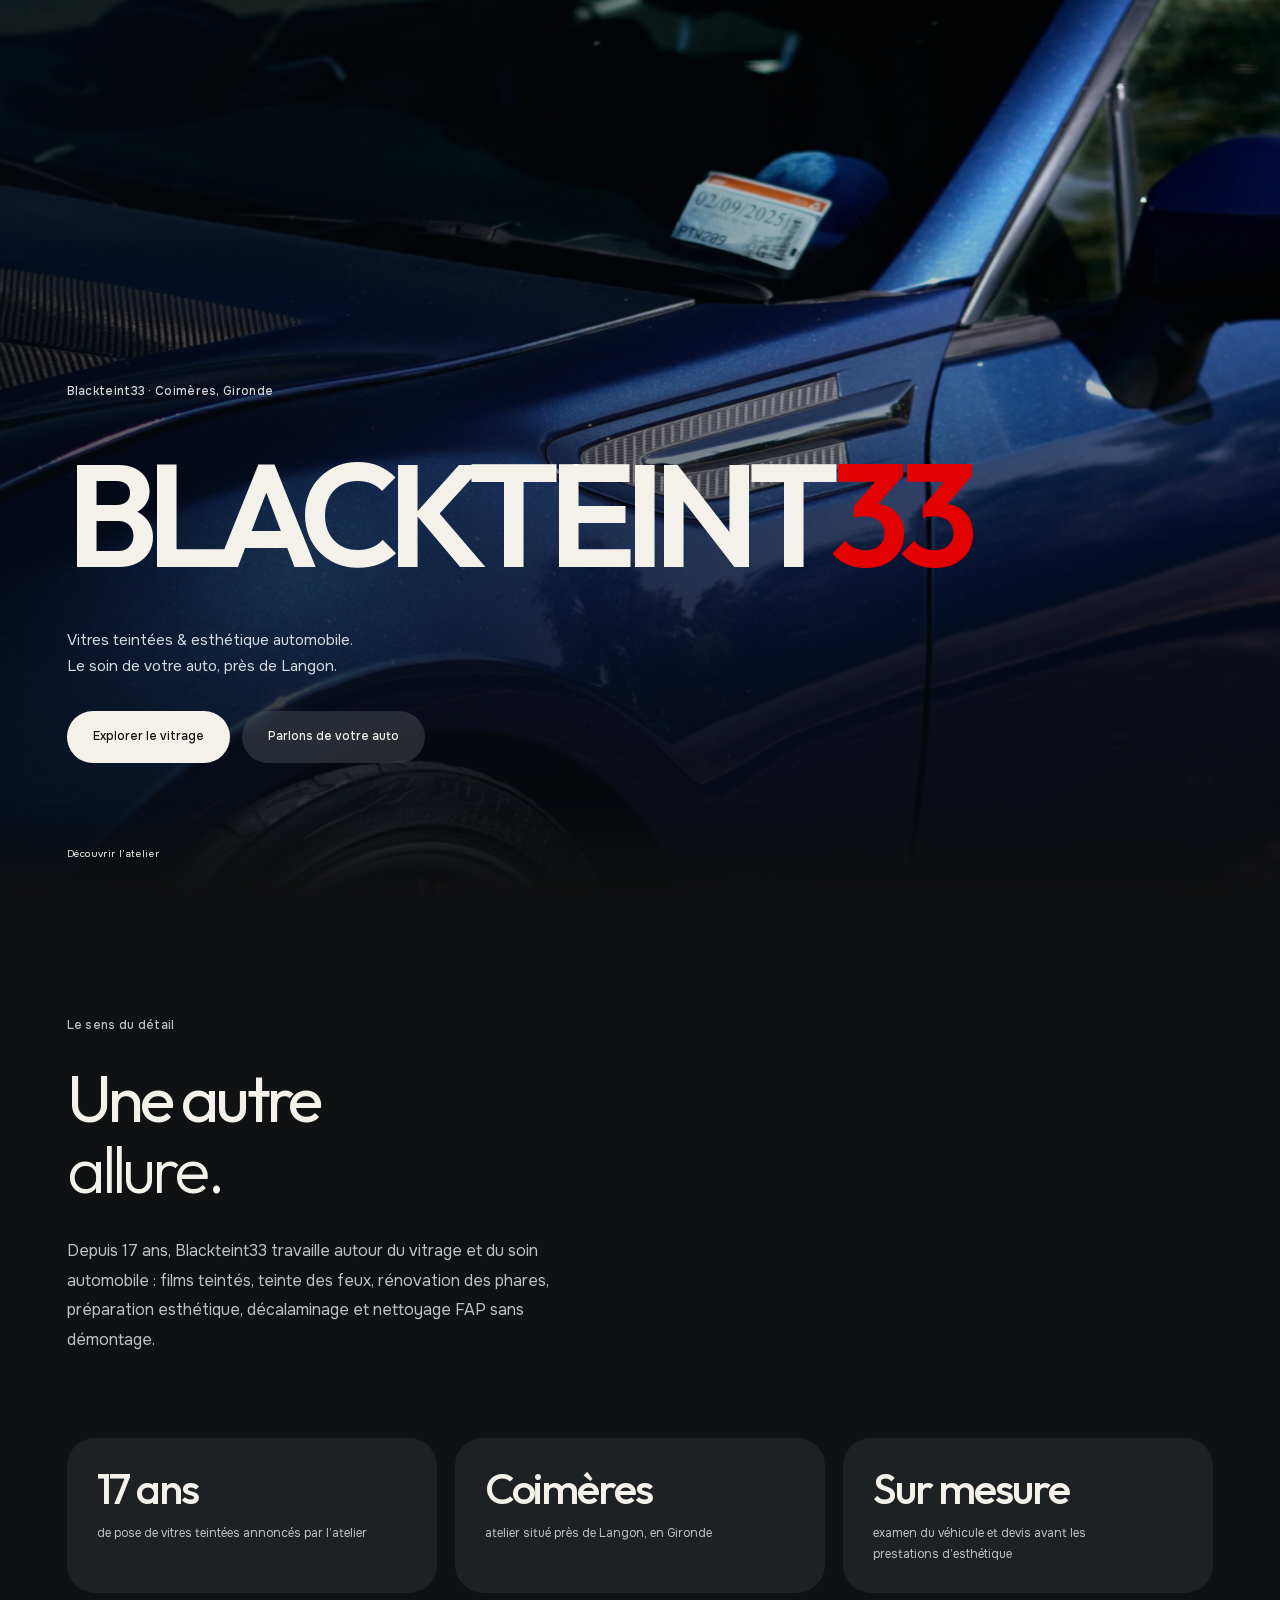
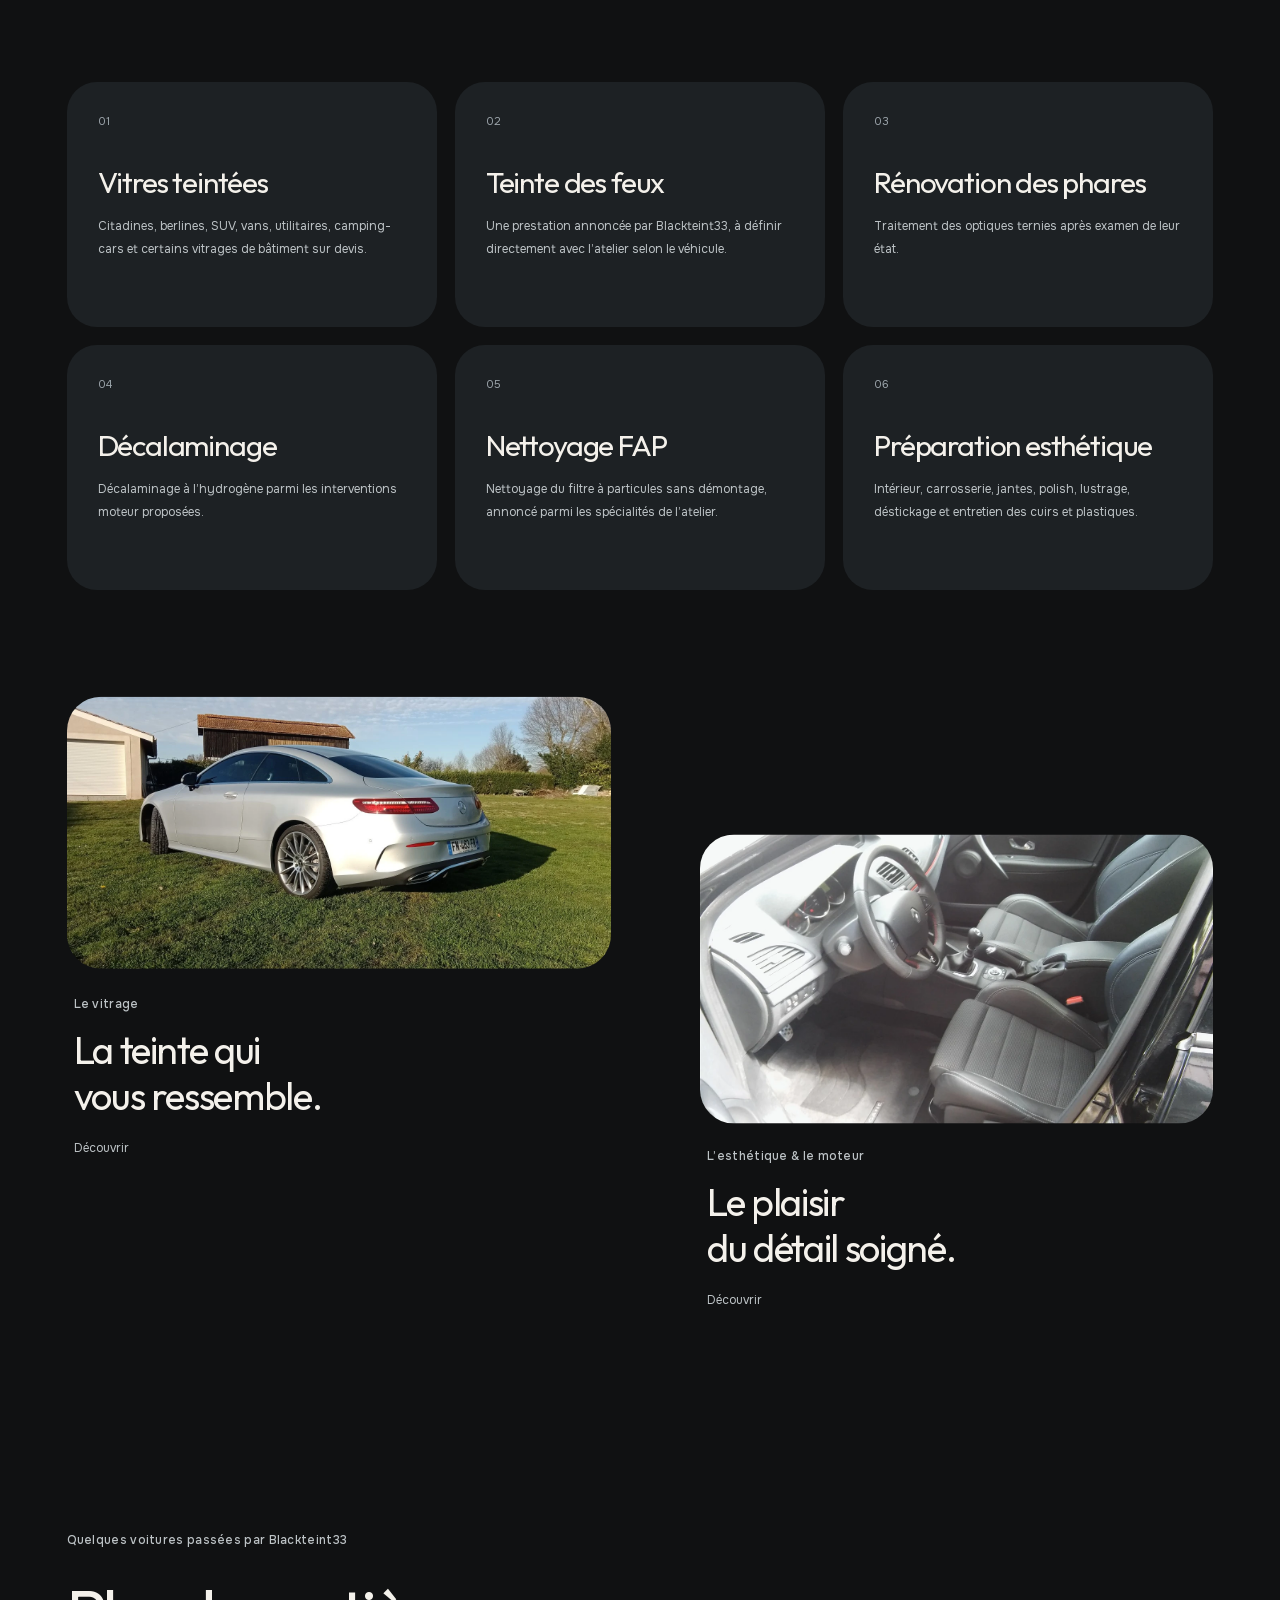
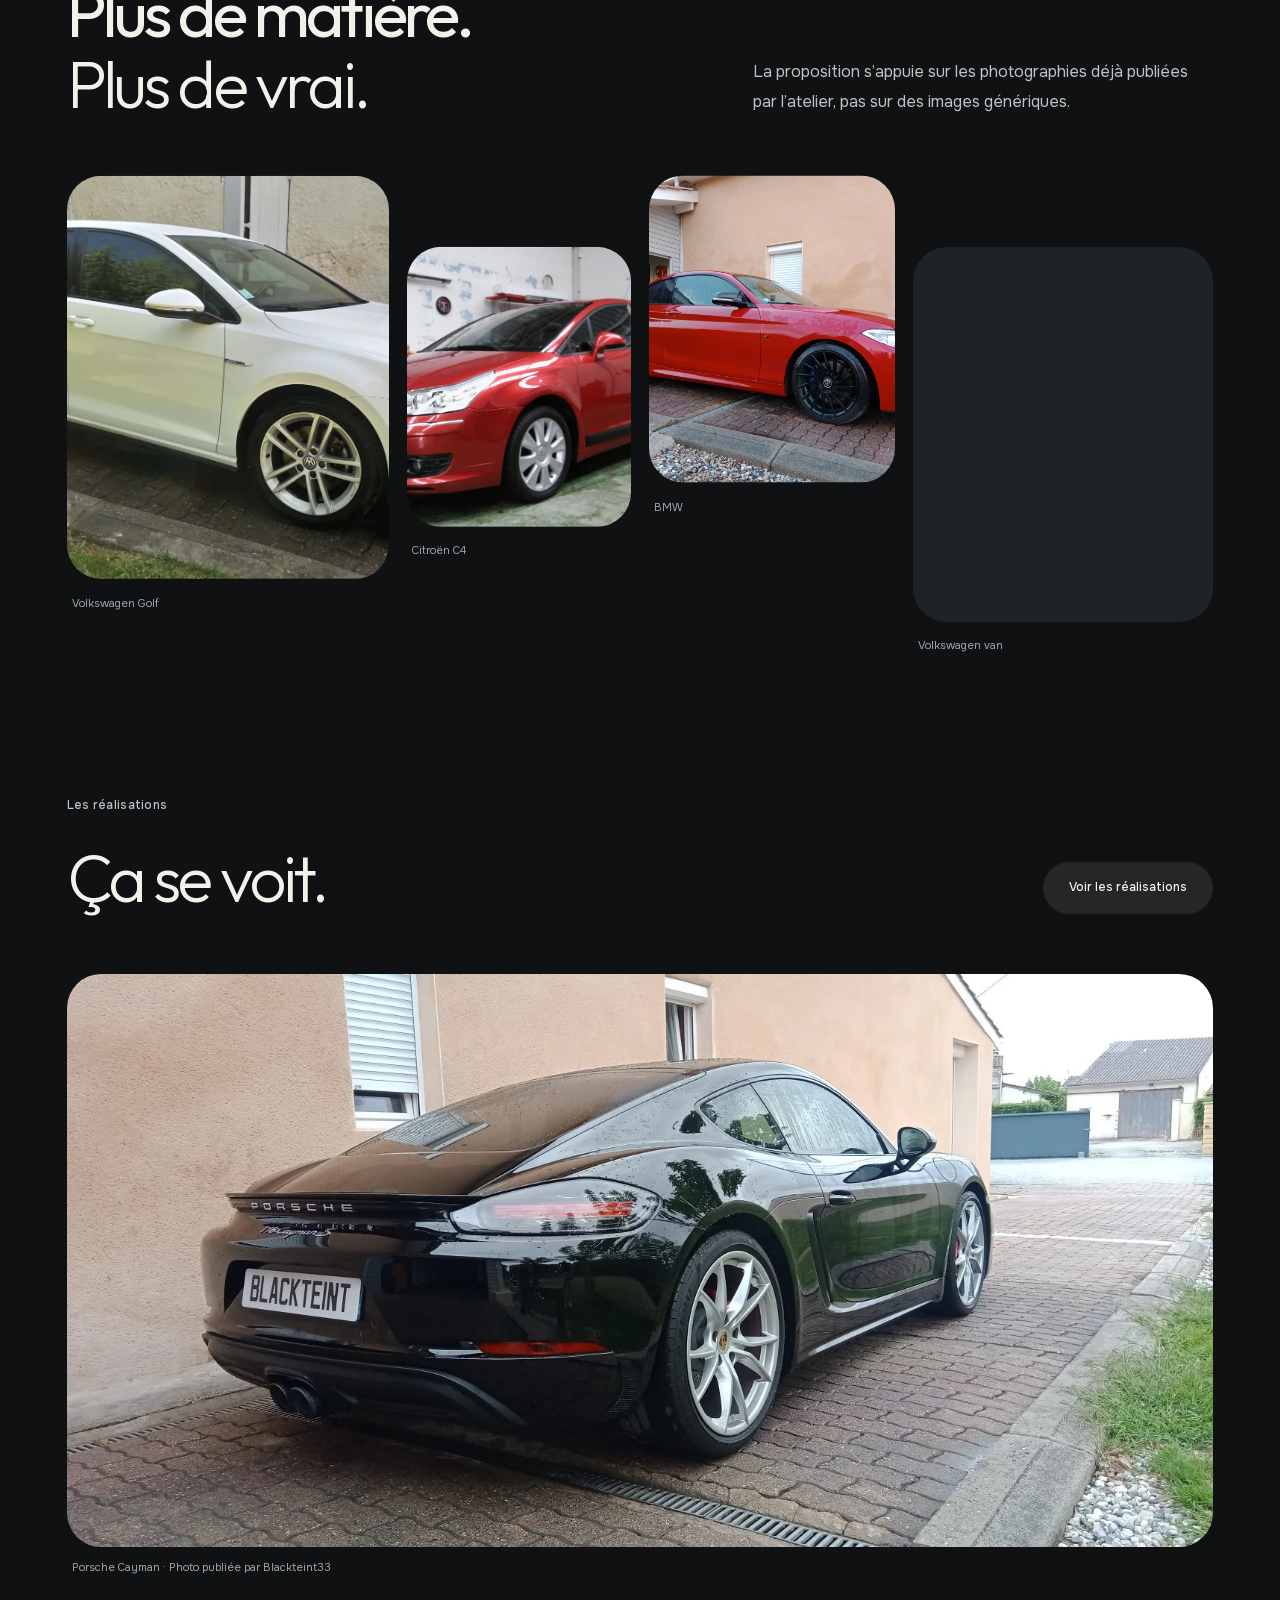
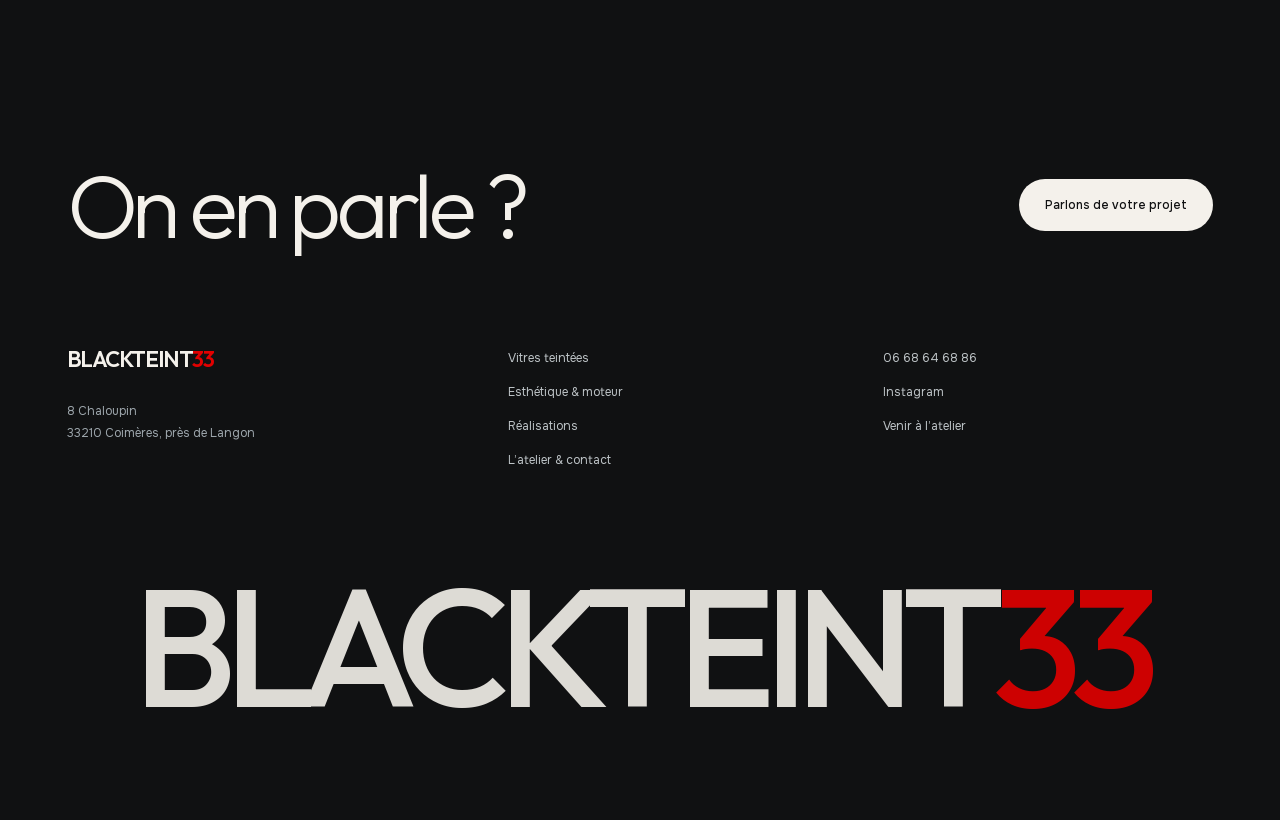
==== commit e08a4093: "deploy: replace Blackteint33 demo with enriched V3" ====
--- a/index.html
+++ b/index.html
@@ -1,9 +1,34 @@
-<!doctype html>
-<html lang="fr"><head><meta charset="utf-8"><meta name="viewport" content="width=device-width, initial-scale=1"><meta name="robots" content="noindex,nofollow"><meta name="theme-color" content="#101112"><title>Blackteint33 — Vitres teintées & esthétique automobile</title><meta name="description" content="Vitres teintées et esthétique automobile à Coimères, près de Langon. Découvrez les prestations et réalisations de Blackteint33."><script>(function(){try{document.documentElement.classList.add('nav-delayed');window.__btMotionTimer=setTimeout(function(){document.documentElement.classList.remove('motion-pending','nav-delayed');var h=document.querySelector('.site-header');if(h){h.inert=false;h.removeAttribute('aria-hidden')}},4500);if(!matchMedia('(prefers-reduced-motion: reduce)').matches&&'IntersectionObserver' in window&&typeof Element.prototype.animate==='function'){document.documentElement.classList.add('motion-pending')}}catch(e){}})();</script><link rel="preload" href="./assets/fonts/outfit-latin.woff2" as="font" type="font/woff2" crossorigin><link rel="stylesheet" href="./assets/site.css"><script src="./assets/site.js" defer></script></head>
-<body data-page="home" data-base-palette="graphite" data-palette="graphite"><a class="skip-link" href="#contenu">Aller au contenu</a><header class="site-header"><a class="brand" href="./index.html" data-page="home" aria-label="Blackteint33, accueil">BLACKTEINT<span>33</span></a><nav class="desktop-nav" aria-label="Navigation principale"><a href="./vitres-teintees.html" data-page="vitres">Vitres teintées</a><a href="./esthetique-automobile.html" data-page="esthetique">Esthétique & moteur</a><a href="./realisations.html" data-page="realisations">Réalisations</a><a href="./contact.html" data-page="contact">L’atelier & contact</a></nav><button class="menu-toggle quiet-button" id="menu-toggle" type="button" aria-expanded="false" aria-controls="mobile-menu">Menu</button></header><div class="page-shell"><main id="contenu"><section class="hero" aria-labelledby="hero-title" data-palette-step="graphite"><div class="hero-media" data-enter="" data-reveal-kind="fade"><img class="hero-poster" src="./assets/hero_video_poster.jpg" width="3840" height="2160" alt="" fetchpriority="high"><video id="hero-video" class="hero-video" data-src="./assets/hero_video.mp4" data-wide-src="./assets/hero_video_large.mp4" muted loop playsinline preload="none" aria-hidden="true" tabindex="-1"></video></div><div class="hero-shade" aria-hidden="true"></div><div class="hero-copy container"><p class="eyebrow" data-enter data-delay="90">Blackteint33 · Coimères, Gironde</p><h1 class="hero-wordmark" id="hero-title" aria-label="Blackteint33" data-enter data-reveal-kind="brand" data-delay="140">BLACKTEINT<span>33</span></h1><p class="hero-description" data-enter data-delay="430">Vitres teintées &amp; esthétique automobile.<br>Le soin de votre auto, près de Langon.</p><div class="hero-actions" data-enter data-delay="520"><a class="button button-cream" href="./vitres-teintees.html" data-page="vitres" data-magnetic>Explorer le vitrage</a><a class="button button-glass" href="./contact.html" data-page="contact" data-magnetic>Parlons de votre auto</a></div></div><div class="hero-bottom container" data-enter=""><a class="scroll-invitation" href="#univers">Découvrir l’atelier</a><button class="video-control quiet-button" id="video-toggle" type="button" hidden>Lire la vidéo</button></div></section>
-<section class="section container" id="univers" data-palette-step="ivory"><div class="manifesto"><p class="eyebrow" data-enter>Le sens du détail</p><h2 class="display " data-split data-delay="0"><span class="title-line">Une autre</span>
+<!DOCTYPE html>
+
+<html lang="fr"><head><meta charset="utf-8"/><meta content="width=device-width, initial-scale=1" name="viewport"/><meta content="noindex,nofollow" name="robots"/><meta content="#101112" name="theme-color"/><title>Blackteint33 — Vitres teintées &amp; esthétique automobile</title><meta content="Blackteint33 à Coimères : vitres teintées, teinte des feux, rénovation des phares, préparation esthétique, décalaminage et nettoyage FAP sans démontage." name="description"/><script>(function(){try{document.documentElement.classList.add('nav-delayed');window.__btMotionTimer=setTimeout(function(){document.documentElement.classList.remove('motion-pending','nav-delayed');var h=document.querySelector('.site-header');if(h){h.inert=false;h.removeAttribute('aria-hidden')}},4500);if(!matchMedia('(prefers-reduced-motion: reduce)').matches&&'IntersectionObserver' in window&&typeof Element.prototype.animate==='function'){document.documentElement.classList.add('motion-pending')}}catch(e){}})();</script><link as="font" crossorigin="" href="./assets/fonts/outfit-latin.woff2" rel="preload" type="font/woff2"/><link href="./assets/site.css" rel="stylesheet"/><script defer="" src="./assets/site.js"></script></head>
+<body data-base-palette="graphite" data-page="home" data-palette="graphite"><a class="skip-link" href="#contenu">Aller au contenu</a><header class="site-header"><a aria-label="Blackteint33, accueil" class="brand" data-page="home" href="./index.html">BLACKTEINT<span>33</span></a><nav aria-label="Navigation principale" class="desktop-nav"><a data-page="vitres" href="./vitres-teintees.html">Vitres teintées</a><a data-page="esthetique" href="./esthetique-automobile.html">Esthétique &amp; moteur</a><a data-page="realisations" href="./realisations.html">Réalisations</a><a data-page="contact" href="./contact.html">L’atelier &amp; contact</a></nav><button aria-controls="mobile-menu" aria-expanded="false" class="menu-toggle quiet-button" id="menu-toggle" type="button">Menu</button></header><div class="page-shell"><main id="contenu"><section aria-labelledby="hero-title" class="hero" data-palette-step="graphite"><div class="hero-media" data-enter="" data-reveal-kind="fade"><img alt="" class="hero-poster" fetchpriority="high" height="2160" src="./assets/hero_video_poster.jpg" width="3840"/><video aria-hidden="true" class="hero-video" data-src="./assets/hero_video.mp4" data-wide-src="./assets/hero_video_large.mp4" id="hero-video" loop="" muted="" playsinline="" preload="none" tabindex="-1"></video></div><div aria-hidden="true" class="hero-shade"></div><div class="hero-copy container"><p class="eyebrow" data-delay="90" data-enter="">Blackteint33 · Coimères, Gironde</p><h1 aria-label="Blackteint33" class="hero-wordmark" data-delay="140" data-enter="" data-reveal-kind="brand" id="hero-title">BLACKTEINT<span>33</span></h1><p class="hero-description" data-delay="430" data-enter="">Vitres teintées &amp; esthétique automobile.<br/>Le soin de votre auto, près de Langon.</p><div class="hero-actions" data-delay="520" data-enter=""><a class="button button-cream" data-magnetic="" data-page="vitres" href="./vitres-teintees.html">Explorer le vitrage</a><a class="button button-glass" data-magnetic="" data-page="contact" href="./contact.html">Parlons de votre auto</a></div></div><div class="hero-bottom container" data-enter=""><a class="scroll-invitation" href="#univers">Découvrir l’atelier</a><button class="video-control quiet-button" hidden="" id="video-toggle" type="button">Lire la vidéo</button></div></section>
+<section class="section container" data-palette-step="ivory" id="univers"><div class="manifesto"><p class="eyebrow" data-enter="">Le sens du détail</p><h2 class="display" data-delay="0" data-split=""><span class="title-line">Une autre</span>
 <span class="title-line">allure.</span>
-</h2><p class="lead" data-enter>Films teintés, entretien de l’habitacle et soin de la carrosserie. Découvrez les prestations de Blackteint33.</p></div><div class="service-duo"><article><a href="./vitres-teintees.html" data-page="vitres" class="feature-link" aria-label="Découvrir les prestations de vitres teintées"><figure class="photo-scene " data-photo><div class="photo-drift"><div class="image-window"><img src="./assets/vitrage-mercedes.webp" width="1536" height="768" alt="Mercedes argentée, vitres teintées, vue de trois quarts arrière." loading="lazy" decoding="async"></div></div></figure><div class="feature-copy" data-enter><p class="eyebrow">Le vitrage</p><h3>La teinte qui<br>vous ressemble.</h3><span class="soft-link">Découvrir</span></div></a></article><article class="offset-feature"><a href="./esthetique-automobile.html" data-page="esthetique" class="feature-link" aria-label="Découvrir l’esthétique automobile et les prestations moteur"><figure class="photo-scene " data-photo><div class="photo-drift"><div class="image-window"><img src="./assets/soin-interieur.webp" width="1280" height="721" alt="Habitacle d’une Renault, photographie publiée par Blackteint33." loading="lazy" decoding="async"></div></div></figure><div class="feature-copy" data-enter><p class="eyebrow">L’esthétique &amp; le moteur</p><h3>Le plaisir<br>du détail soigné.</h3><span class="soft-link">Découvrir</span></div></a></article></div></section>
-<section class="section home-gallery" data-palette-step="oxblood"><div class="container"><div class="section-heading"><div><p class="eyebrow" data-enter>Les réalisations</p><h2 class="display " data-split data-delay="0"><span class="title-line">Ça se voit.</span>
-</h2></div><div data-enter><a class="button button-muted" href="./realisations.html" data-page="realisations" data-magnetic>Voir les réalisations</a></div></div><a href="./realisations.html" data-page="realisations" aria-label="Voir la galerie Blackteint33"><figure class="photo-scene wide-scene" data-photo><div class="photo-drift"><div class="image-window"><img src="./assets/realisation-porsche.webp" width="1536" height="768" alt="Porsche Cayman noire, plaque Blackteint, vue de trois quarts arrière." loading="lazy" decoding="async"></div></div><figcaption>Porsche Cayman · Photo publiée par Blackteint33</figcaption></figure></a></div></section></main><footer class="footer" data-palette-step="graphite"><div class="container"><div class="footer-invite"><h2 class="display " data-split data-delay="0"><span class="title-line">On en parle ?</span>
-</h2><div data-enter><a class="button button-cream" href="./contact.html" data-page="contact" data-magnetic>Parlons de votre projet</a></div></div><div class="footer-meta" data-enter><div><a class="brand" href="./index.html" data-page="home" aria-label="Blackteint33, accueil">BLACKTEINT<span>33</span></a><p>8 Chaloupin<br>33210 Coimères, près de Langon</p></div><nav aria-label="Navigation de pied de page"><a href="./vitres-teintees.html" data-page="vitres">Vitres teintées</a><a href="./esthetique-automobile.html" data-page="esthetique">Esthétique & moteur</a><a href="./realisations.html" data-page="realisations">Réalisations</a><a href="./contact.html" data-page="contact">L’atelier & contact</a></nav><div class="footer-social"><a href="tel:+33668646886">06 68 64 68 86</a><a href="https://www.instagram.com/blackteint33/" target="_blank" rel="noopener noreferrer">Instagram<span class="sr-only">, nouvel onglet</span></a><a href="https://www.google.com/maps/search/?api=1&amp;query=8%20Chaloupin%2C%2033210%20Coim%C3%A8res" target="_blank" rel="noopener noreferrer">Venir à l’atelier<span class="sr-only">, nouvel onglet</span></a></div></div><p class="footer-signature" aria-hidden="true" data-enter>BLACKTEINT<span>33</span></p><div class="footer-bottom" data-enter><p>Une proposition de <a href="https://cleardesign.fr/" target="_blank" rel="noopener noreferrer">Clear Design<span class="sr-only">, nouvel onglet</span></a></p><p>Maquette de présentation. Vidéo d’ambiance ; photographies publiées par Blackteint33.</p></div></div></footer></div><dialog class="mobile-menu" id="mobile-menu" aria-label="Navigation principale"><div class="menu-top"><a class="brand" href="./index.html" data-page="home">BLACKTEINT<span>33</span></a><button class="quiet-button" id="menu-close" type="button">Fermer</button></div><nav aria-label="Navigation mobile"><a href="./index.html" data-page="home" aria-current="page">Accueil</a><a href="./vitres-teintees.html" data-page="vitres">Vitres teintées</a><a href="./esthetique-automobile.html" data-page="esthetique">Esthétique & moteur</a><a href="./realisations.html" data-page="realisations">Réalisations</a><a href="./contact.html" data-page="contact">L’atelier & contact</a></nav><div class="menu-bottom"><a href="tel:+33668646886">06 68 64 68 86</a><p>Coimères, Gironde</p></div></dialog><dialog class="lightbox" id="lightbox" aria-labelledby="lightbox-caption"><div class="lightbox-top"><span id="lightbox-count" class="small-label"></span><button class="quiet-button" id="lightbox-close" type="button">Fermer la photo</button></div><figure><img id="lightbox-image" alt=""><figcaption id="lightbox-caption"></figcaption></figure><div class="lightbox-navigation"><button class="quiet-button" id="lightbox-prev" type="button">Précédente</button><button class="quiet-button" id="lightbox-next" type="button">Suivante</button></div></dialog></body></html>+</h2><p class="lead" data-enter="">Depuis 17 ans, Blackteint33 travaille autour du vitrage et du soin automobile : films teintés, teinte des feux, rénovation des phares, préparation esthétique, décalaminage et nettoyage FAP sans démontage.</p></div>
+<div aria-label="Repères Blackteint33" class="trust-strip">
+<div class="trust-item" data-enter=""><strong>17 ans</strong><span>de pose de vitres teintées annoncés par l’atelier</span></div>
+<div class="trust-item" data-delay="70" data-enter=""><strong>Coimères</strong><span>atelier situé près de Langon, en Gironde</span></div>
+<div class="trust-item" data-delay="140" data-enter=""><strong>Sur mesure</strong><span>examen du véhicule et devis avant les prestations d’esthétique</span></div>
+</div>
+<div aria-label="Les expertises de l’atelier" class="expertise-index">
+<a class="expertise-card" data-enter="" data-page="vitres" href="./vitres-teintees.html"><span class="small-label">01</span><h3>Vitres teintées</h3><p>Citadines, berlines, SUV, vans, utilitaires, camping-cars et certains vitrages de bâtiment sur devis.</p></a>
+<a class="expertise-card" data-delay="50" data-enter="" data-page="esthetique" href="./esthetique-automobile.html#feux-optiques"><span class="small-label">02</span><h3>Teinte des feux</h3><p>Une prestation annoncée par Blackteint33, à définir directement avec l’atelier selon le véhicule.</p></a>
+<a class="expertise-card" data-delay="100" data-enter="" data-page="esthetique" href="./esthetique-automobile.html#optiques"><span class="small-label">03</span><h3>Rénovation des phares</h3><p>Traitement des optiques ternies après examen de leur état.</p></a>
+<a class="expertise-card" data-delay="150" data-enter="" data-page="esthetique" href="./esthetique-automobile.html#moteur"><span class="small-label">04</span><h3>Décalaminage</h3><p>Décalaminage à l’hydrogène parmi les interventions moteur proposées.</p></a>
+<a class="expertise-card" data-delay="200" data-enter="" data-page="esthetique" href="./esthetique-automobile.html#moteur"><span class="small-label">05</span><h3>Nettoyage FAP</h3><p>Nettoyage du filtre à particules sans démontage, annoncé parmi les spécialités de l’atelier.</p></a>
+<a class="expertise-card" data-delay="250" data-enter="" data-page="esthetique" href="./esthetique-automobile.html"><span class="small-label">06</span><h3>Préparation esthétique</h3><p>Intérieur, carrosserie, jantes, polish, lustrage, déstickage et entretien des cuirs et plastiques.</p></a>
+</div>
+<div class="service-duo"><article><a aria-label="Découvrir les prestations de vitres teintées" class="feature-link" data-page="vitres" href="./vitres-teintees.html"><figure class="photo-scene" data-photo=""><div class="photo-drift"><div class="image-window"><img alt="Mercedes argentée, vitres teintées, vue de trois quarts arrière." decoding="async" height="768" loading="lazy" src="./assets/vitrage-mercedes.webp" width="1536"/></div></div></figure><div class="feature-copy" data-enter=""><p class="eyebrow">Le vitrage</p><h3>La teinte qui<br/>vous ressemble.</h3><span class="soft-link">Découvrir</span></div></a></article><article class="offset-feature"><a aria-label="Découvrir l’esthétique automobile et les prestations moteur" class="feature-link" data-page="esthetique" href="./esthetique-automobile.html"><figure class="photo-scene" data-photo=""><div class="photo-drift"><div class="image-window"><img alt="Habitacle d’une Renault, photographie publiée par Blackteint33." decoding="async" height="721" loading="lazy" src="./assets/soin-interieur.webp" width="1280"/></div></div></figure><div class="feature-copy" data-enter=""><p class="eyebrow">L’esthétique &amp; le moteur</p><h3>Le plaisir<br/>du détail soigné.</h3><span class="soft-link">Découvrir</span></div></a></article></div></section>
+
+<section class="section container archive-showcase" data-palette-step="ivory">
+<div class="section-heading"><div><p class="eyebrow" data-enter="">Quelques voitures passées par Blackteint33</p><h2 class="display" data-split=""><span class="title-line">Plus de matière.</span><span class="title-line">Plus de vrai.</span></h2></div><p class="lead" data-enter="">La proposition s’appuie sur les photographies déjà publiées par l’atelier, pas sur des images génériques.</p></div>
+<div class="photo-ribbon">
+<figure class="photo-scene" data-photo=""><div class="photo-drift"><div class="image-window"><img alt="Volkswagen Golf blanche aux vitres teintées." decoding="async" height="901" loading="lazy" src="./assets/realisation-golf.webp" width="1600"/></div></div><figcaption>Volkswagen Golf</figcaption></figure>
+<figure class="photo-scene" data-photo=""><div class="photo-drift"><div class="image-window"><img alt="Citroën C4 rouge photographiée dans l’atelier." decoding="async" height="721" loading="lazy" src="./assets/realisation-c4.webp" width="1280"/></div></div><figcaption>Citroën C4</figcaption></figure>
+<figure class="photo-scene" data-photo=""><div class="photo-drift"><div class="image-window"><img alt="BMW rouge photographiée par Blackteint33." decoding="async" height="1080" loading="lazy" src="./assets/realisation-bmw.webp" width="1440"/></div></div><figcaption>BMW</figcaption></figure>
+<figure class="photo-scene" data-photo=""><div class="photo-drift"><div class="image-window"><img alt="Volkswagen van avec vitrage latéral teinté." decoding="async" height="865" loading="lazy" src="./assets/realisation-van.webp" width="1536"/></div></div><figcaption>Volkswagen van</figcaption></figure>
+</div>
+</section>
+<section class="section home-gallery" data-palette-step="oxblood"><div class="container"><div class="section-heading"><div><p class="eyebrow" data-enter="">Les réalisations</p><h2 class="display" data-delay="0" data-split=""><span class="title-line">Ça se voit.</span>
+</h2></div><div data-enter=""><a class="button button-muted" data-magnetic="" data-page="realisations" href="./realisations.html">Voir les réalisations</a></div></div><a aria-label="Voir la galerie Blackteint33" data-page="realisations" href="./realisations.html"><figure class="photo-scene wide-scene" data-photo=""><div class="photo-drift"><div class="image-window"><img alt="Porsche Cayman noire, plaque Blackteint, vue de trois quarts arrière." decoding="async" height="768" loading="lazy" src="./assets/realisation-porsche.webp" width="1536"/></div></div><figcaption>Porsche Cayman · Photo publiée par Blackteint33</figcaption></figure></a></div></section></main><footer class="footer" data-palette-step="graphite"><div class="container"><div class="footer-invite"><h2 class="display" data-delay="0" data-split=""><span class="title-line">On en parle ?</span>
+</h2><div data-enter=""><a class="button button-cream" data-magnetic="" data-page="contact" href="./contact.html">Parlons de votre projet</a></div></div><div class="footer-meta" data-enter=""><div><a aria-label="Blackteint33, accueil" class="brand" data-page="home" href="./index.html">BLACKTEINT<span>33</span></a><p>8 Chaloupin<br/>33210 Coimères, près de Langon</p></div><nav aria-label="Navigation de pied de page"><a data-page="vitres" href="./vitres-teintees.html">Vitres teintées</a><a data-page="esthetique" href="./esthetique-automobile.html">Esthétique &amp; moteur</a><a data-page="realisations" href="./realisations.html">Réalisations</a><a data-page="contact" href="./contact.html">L’atelier &amp; contact</a></nav><div class="footer-social"><a href="tel:+33668646886">06 68 64 68 86</a><a href="https://www.instagram.com/blackteint33/" rel="noopener noreferrer" target="_blank">Instagram<span class="sr-only">, nouvel onglet</span></a><a href="https://www.google.com/maps/search/?api=1&amp;query=8%20Chaloupin%2C%2033210%20Coim%C3%A8res" rel="noopener noreferrer" target="_blank">Venir à l’atelier<span class="sr-only">, nouvel onglet</span></a></div></div><p aria-hidden="true" class="footer-signature" data-enter="">BLACKTEINT<span>33</span></p><div class="footer-bottom" data-enter=""><p>Une proposition de <a href="https://cleardesign.fr/" rel="noopener noreferrer" target="_blank">Clear Design<span class="sr-only">, nouvel onglet</span></a></p></div></div></footer></div><dialog aria-label="Navigation principale" class="mobile-menu" id="mobile-menu"><div class="menu-top"><a class="brand" data-page="home" href="./index.html">BLACKTEINT<span>33</span></a><button class="quiet-button" id="menu-close" type="button">Fermer</button></div><nav aria-label="Navigation mobile"><a aria-current="page" data-page="home" href="./index.html">Accueil</a><a data-page="vitres" href="./vitres-teintees.html">Vitres teintées</a><a data-page="esthetique" href="./esthetique-automobile.html">Esthétique &amp; moteur</a><a data-page="realisations" href="./realisations.html">Réalisations</a><a data-page="contact" href="./contact.html">L’atelier &amp; contact</a></nav><div class="menu-bottom"><a href="tel:+33668646886">06 68 64 68 86</a><p>Coimères, Gironde</p></div></dialog><dialog aria-labelledby="lightbox-caption" class="lightbox" id="lightbox"><div class="lightbox-top"><span class="small-label" id="lightbox-count"></span><button class="quiet-button" id="lightbox-close" type="button">Fermer la photo</button></div><figure><img alt="" id="lightbox-image"/><figcaption id="lightbox-caption"></figcaption></figure><div class="lightbox-navigation"><button class="quiet-button" id="lightbox-prev" type="button">Précédente</button><button class="quiet-button" id="lightbox-next" type="button">Suivante</button></div></dialog></body></html>
--- a/assets/site.css
+++ b/assets/site.css
@@ -256,3 +256,56 @@
 .headlight-pair{display:grid;grid-template-columns:repeat(2,minmax(0,1fr));gap:clamp(28px,5vw,72px);margin-top:clamp(40px,7vw,90px)}
 .headlight-pair img{width:100%;height:auto;aspect-ratio:4/3;object-fit:contain}
 @media(max-width:600px){.headlight-pair{grid-template-columns:1fr;gap:36px}}
+
+
+/* Enrichissement de contenu — base V3 conservée. */
+.trust-strip{display:grid;grid-template-columns:repeat(3,minmax(0,1fr));gap:18px;margin:0 0 clamp(56px,7vw,96px)}
+.trust-item{min-width:0;padding:28px 30px;border-radius:28px;background:var(--panel)}
+.trust-item strong{display:block;font:500 clamp(28px,3.4vw,50px)/1 var(--display);letter-spacing:-.05em;margin-bottom:13px}
+.trust-item span{display:block;max-width:30ch;font-size:12px;line-height:1.75;color:var(--page-muted)}
+.expertise-index{display:grid;grid-template-columns:repeat(3,minmax(0,1fr));gap:18px;margin-bottom:clamp(68px,8vw,118px)}
+.expertise-card{display:block;min-height:245px;padding:30px 31px 34px;border-radius:30px;background:var(--panel);transition:transform .45s var(--ease),background-color .35s ease}
+.expertise-card:hover{transform:translateY(-5px);background:var(--panel-hover)}
+.expertise-card .small-label{display:block;margin-bottom:34px}
+.expertise-card h3,.detail-card h3,.process-step h3{font:400 clamp(24px,2.3vw,36px)/1.18 var(--display);letter-spacing:-.04em;margin-bottom:15px}
+.expertise-card p,.detail-card p,.process-step p{font-size:12px;line-height:1.85;color:var(--page-muted);max-width:37ch}
+.archive-showcase{padding-top:clamp(70px,8vw,120px)}
+.photo-ribbon{display:grid;grid-template-columns:1.18fr .82fr .9fr 1.1fr;gap:18px;align-items:start}
+.photo-ribbon .photo-scene:nth-child(even){margin-top:70px}
+.photo-ribbon .image-window{aspect-ratio:4/5}
+.photo-ribbon img{height:100%;object-fit:cover}
+.photo-ribbon-three{grid-template-columns:repeat(3,minmax(0,1fr))}
+.photo-ribbon-three .photo-scene:nth-child(even){margin-top:56px}
+.detail-grid{display:grid;grid-template-columns:repeat(4,minmax(0,1fr));gap:18px}
+.detail-card{padding:31px 29px 34px;border-radius:30px;background:var(--panel);min-width:0}
+.detail-card .small-label{display:block;margin-bottom:28px}
+.vehicle-guide{padding-top:40px}
+.regulation-section{padding-block:clamp(96px,10vw,158px)}
+.regulation-layout{display:grid;grid-template-columns:minmax(0,1.05fr) minmax(0,.95fr);gap:clamp(50px,9vw,140px);align-items:start}
+.regulation-layout .lead{margin-top:28px}
+.source-link{display:inline-flex;margin-top:31px;font-size:12px;font-weight:600;text-decoration:underline;text-decoration-thickness:1px;text-underline-offset:5px}
+.regulation-facts{display:grid;gap:18px}
+.regulation-fact{padding:34px;border-radius:32px;background:var(--panel)}
+.regulation-fact .small-label{display:block;margin-bottom:28px}
+.regulation-fact strong{display:block;font:500 clamp(46px,6vw,86px)/.95 var(--display);letter-spacing:-.065em;margin-bottom:22px}
+.regulation-fact p{font-size:13px;line-height:1.85;color:var(--page-muted);max-width:36ch}
+.glazing-archive{padding-top:clamp(86px,9vw,140px)}
+.service-details{padding-top:40px;padding-bottom:clamp(80px,9vw,135px)}
+.exterior-focus{margin-top:clamp(70px,8vw,120px);padding-top:clamp(70px,8vw,120px)}
+.service-list{list-style:none;padding:0;margin:29px 0 0;display:grid;grid-template-columns:repeat(2,minmax(0,1fr));gap:12px 26px}
+.service-list li{position:relative;padding-left:18px;font-size:13px;line-height:1.65;color:var(--page-muted)}
+.service-list li:before{content:"";position:absolute;left:0;top:.72em;width:6px;height:6px;border-radius:50%;background:var(--red)}
+.optical-heading{padding-top:clamp(96px,9vw,145px);padding-bottom:0;max-width:1150px;margin-left:auto;margin-right:auto}
+.optical-heading .lead{margin-top:28px;max-width:60ch}
+.process-section{padding-top:10px}
+.process-grid{display:grid;grid-template-columns:repeat(3,minmax(0,1fr));gap:18px}
+.process-step{padding:31px 29px 34px;border-radius:30px;background:var(--panel)}
+.process-step>span{display:block;font:500 13px/1 var(--display);letter-spacing:.06em;color:var(--red);margin-bottom:43px}
+.gallery-note{display:flex;justify-content:space-between;gap:34px;align-items:flex-start;padding:24px 27px;border-radius:24px;background:var(--panel);margin:0 0 28px}
+.gallery-note strong{font:500 16px/1.4 var(--display);white-space:nowrap}
+.gallery-note p{font-size:11px;line-height:1.75;color:var(--page-muted);max-width:78ch}
+.contact-prep{padding-top:20px}
+.footer-bottom{justify-content:flex-start}
+.footer-bottom p:last-child{text-align:left;max-width:none;font-size:9px}
+@media(max-width:1100px){.expertise-index{grid-template-columns:repeat(2,minmax(0,1fr))}.detail-grid{grid-template-columns:repeat(2,minmax(0,1fr))}.photo-ribbon{grid-template-columns:repeat(2,minmax(0,1fr))}.photo-ribbon .photo-scene:nth-child(even){margin-top:35px}.regulation-layout{gap:55px}.service-list{grid-template-columns:1fr}.gallery-note{display:block}.gallery-note p{margin-top:10px}}
+@media(max-width:700px){.trust-strip,.expertise-index,.detail-grid,.process-grid,.photo-ribbon,.photo-ribbon-three,.regulation-layout{grid-template-columns:1fr}.trust-strip{gap:12px}.trust-item{padding:24px}.expertise-card{min-height:0;padding:27px 25px 30px}.expertise-card .small-label{margin-bottom:25px}.photo-ribbon .photo-scene:nth-child(even),.photo-ribbon-three .photo-scene:nth-child(even){margin-top:0}.photo-ribbon .image-window{aspect-ratio:16/11}.regulation-fact{padding:28px}.vehicle-guide{padding-top:15px}.detail-card,.process-step{padding:27px 25px 30px}.optical-heading{padding-top:76px}.exterior-focus{margin-top:55px;padding-top:70px}.service-list{gap:10px}.gallery-note{padding:21px}.gallery-note strong{white-space:normal}}
